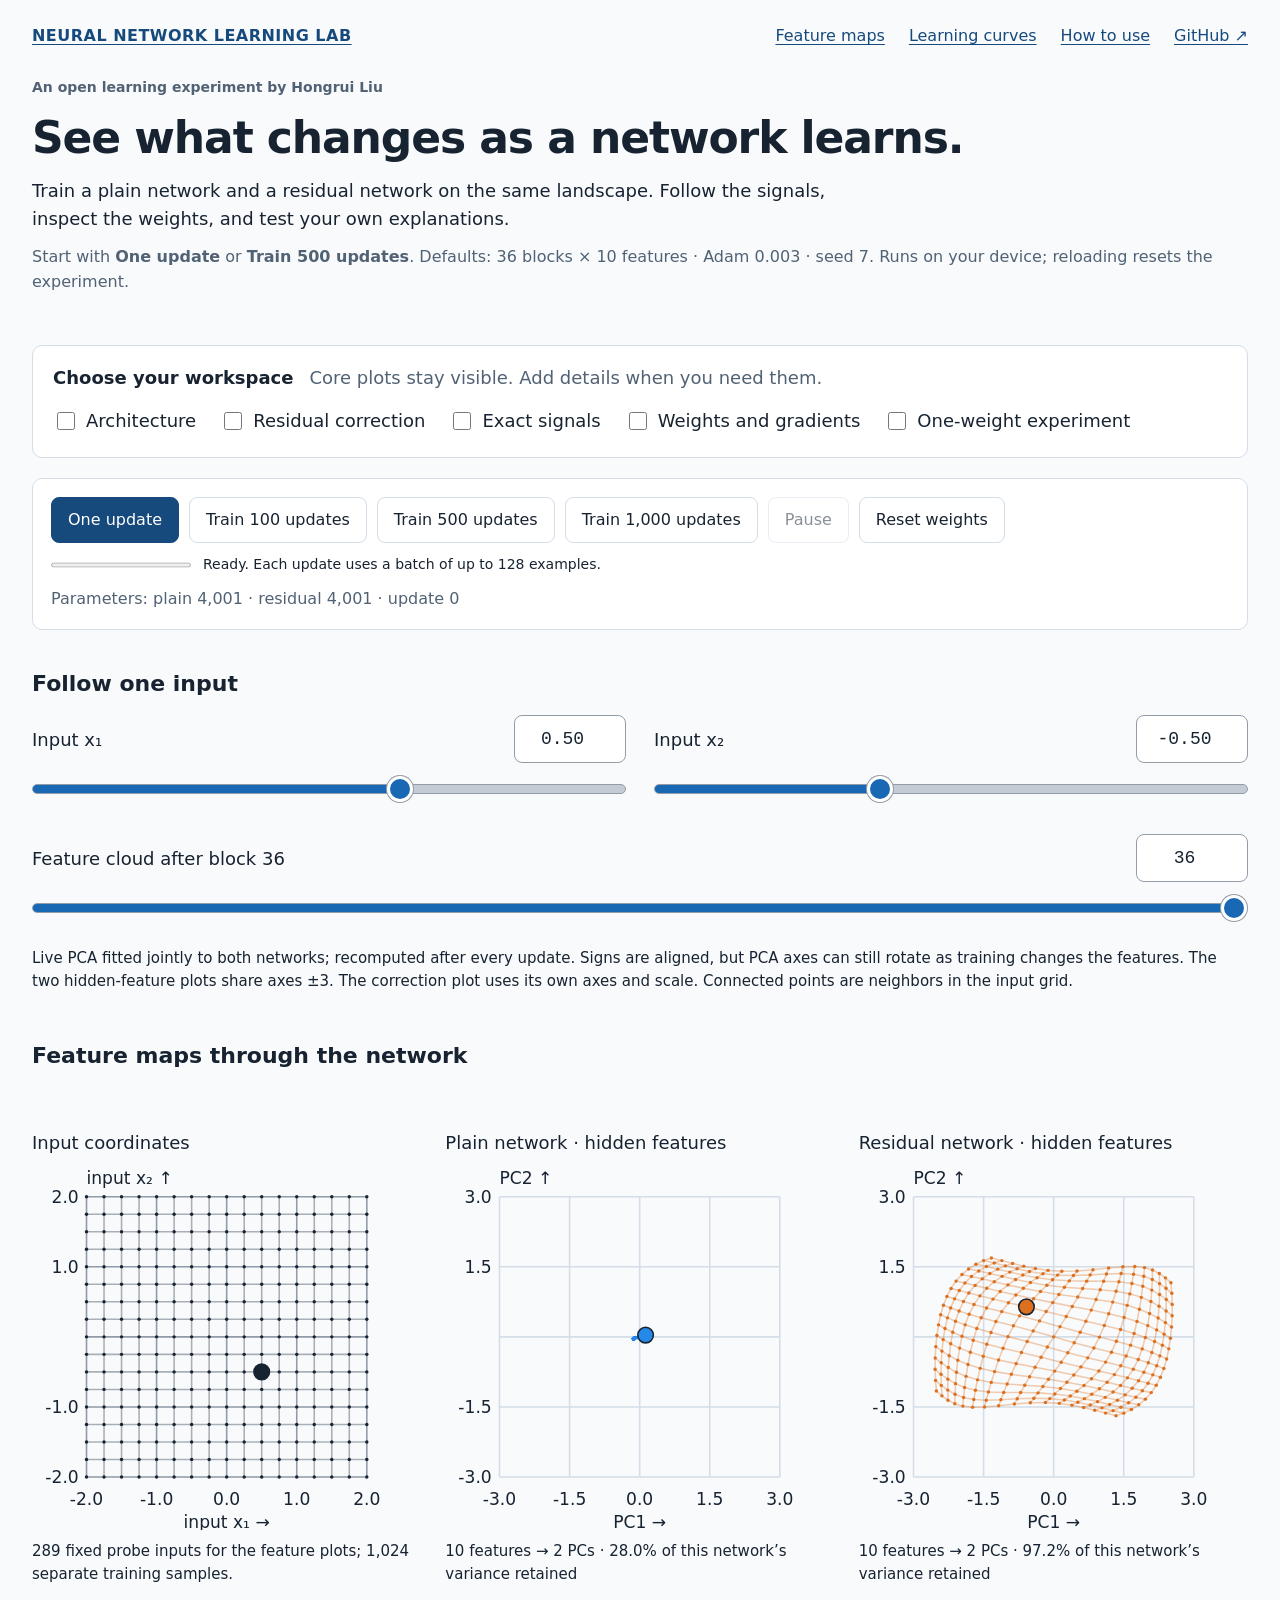
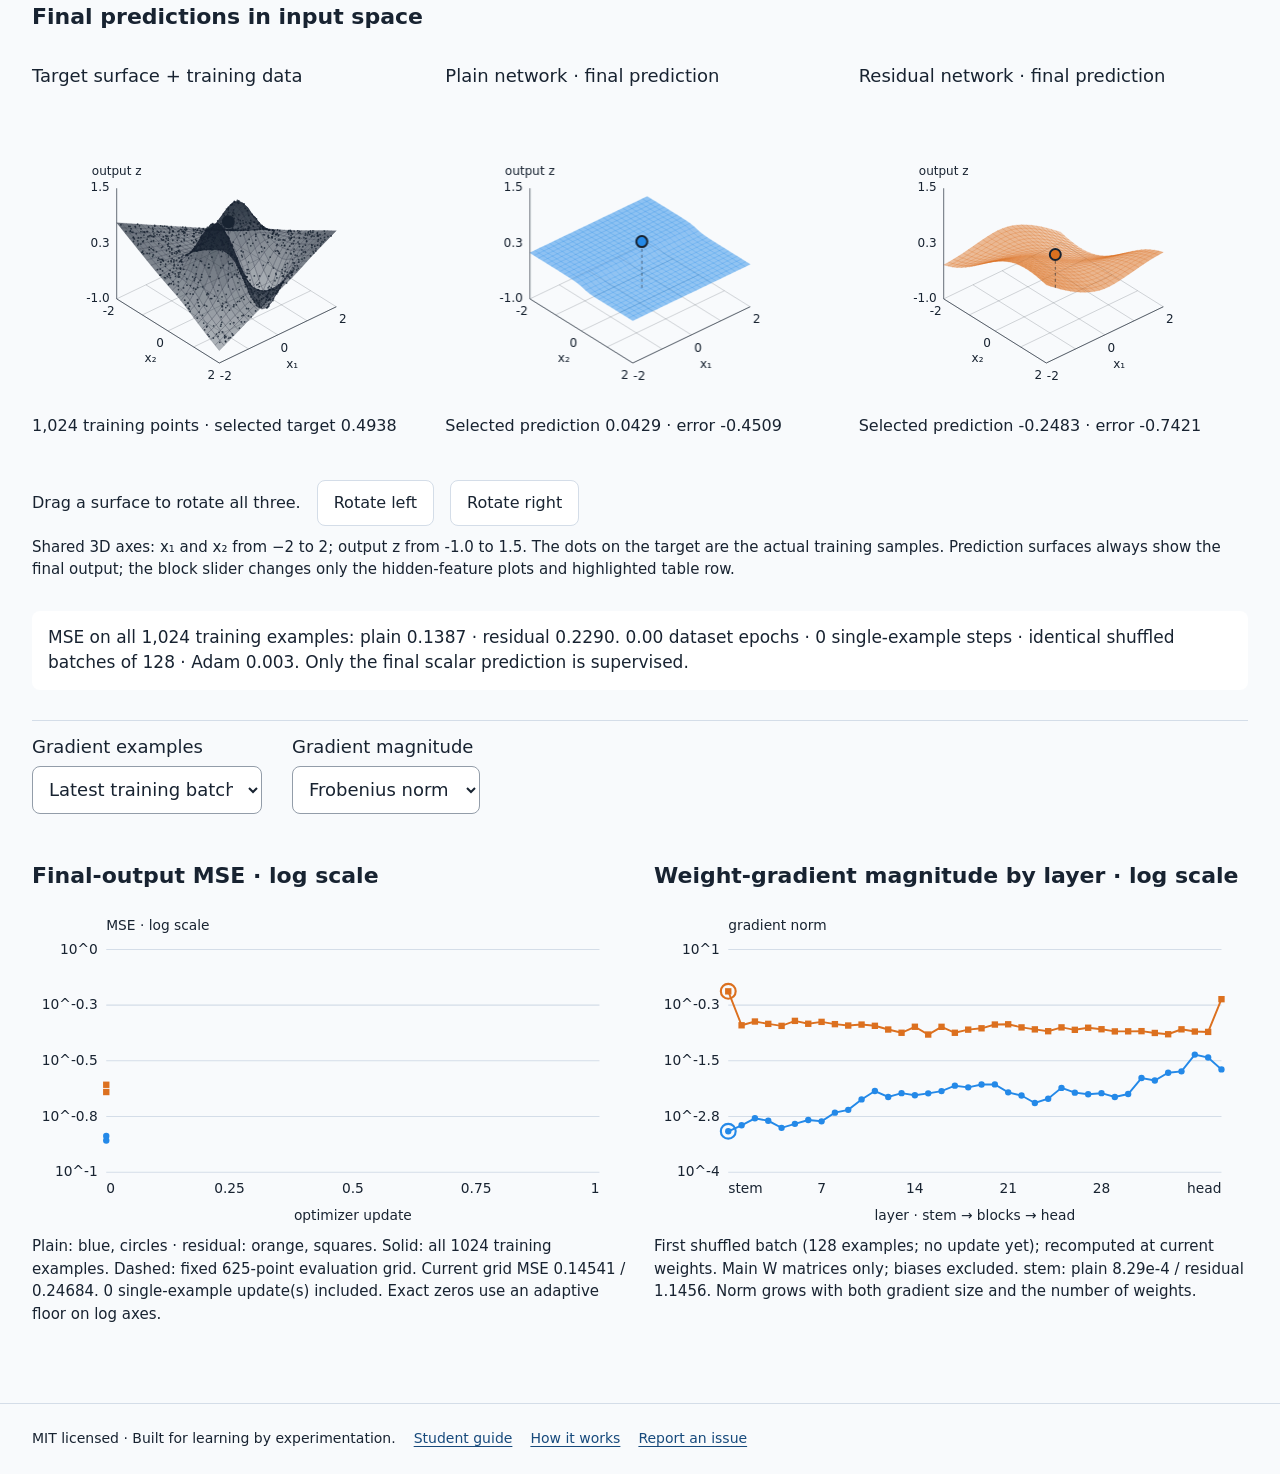
==== index.html @ a12a3e94 "Publish the interactive plain and residual network learning lab" ====
<!doctype html>
<!-- Generated by scripts/build.py. Edit src/, then rebuild. -->
<html lang="en"><head><meta charset="utf-8"><meta name="viewport" content="width=device-width,initial-scale=1">
<meta name="description" content="An interactive neural network learning lab: compare plain and residual networks, features, weights, gradients, and loss in your browser.">
<title>Explore · Neural Network Learning Lab</title><style>
#rs-lab{--font-size-base:18px;--rs-track:light-dark(#c5cbd2,#6a7480);--rs-control-bg:light-dark(#fff,#282c32);--rs-control-border:light-dark(#939da9,#a2acb8);--rs-slider-color:light-dark(#1968b4,#90caff);font-size:18px;line-height:1.5;max-width:1880px;margin:auto;padding:8px 4px;color:var(--foreground)}
#rs-lab *{box-sizing:border-box}
#rs-lab .rs-setup{display:flex;flex-wrap:wrap;align-items:flex-end;gap:18px 28px}
#rs-lab .rs-setup .form-label{display:grid;gap:6px;min-width:170px}
#rs-lab .rs-setup #rs-info{font-size:16px;flex:1;min-width:200px;align-self:center}
#rs-lab .form-control,#rs-lab .form-select{font-size:18px;min-height:48px;padding:10px 12px;border:1px solid var(--rs-control-border);background-color:var(--rs-control-bg);color:var(--foreground);border-radius:8px}
#rs-lab .btn{font-size:16px;min-height:44px;padding:10px 16px;white-space:normal}
#rs-lab .rs-actions{display:flex;flex-wrap:wrap;gap:10px;margin:18px 0 22px}
#rs-lab .rs-inputs{display:grid;grid-template-columns:1fr 1fr;gap:28px}
#rs-lab .rs-control-heading{display:flex;align-items:center;justify-content:space-between;gap:12px}
#rs-lab .rs-control .rs-number{width:112px;min-width:112px;font:500 18px/1.4 var(--font-mono,monospace);text-align:center}
#rs-lab .rs-layer-control{margin-top:16px}
#rs-lab .rs-architecture-controls{margin-top:22px}
#rs-lab .rs-actions #rs-info{align-self:center;font-size:16px}
#rs-lab .rs-width-grid{display:grid;grid-template-columns:repeat(auto-fit,minmax(220px,1fr));gap:12px 24px;margin:14px 0}
#rs-lab .rs-width-grid .rs-control-heading{font-size:16px}
#rs-lab .rs-width-grid .rs-number{width:80px;min-width:80px}
#rs-lab #rs-width-mixed{font-size:14px}
#rs-lab #rs-architecture{overflow-wrap:anywhere;font-family:var(--font-mono,monospace)}
#rs-lab .rs-feature-caption{font-size:15px;min-height:4.5em;margin:0 0 12px}
#rs-lab .rs-correction-details{font-size:15px;overflow-wrap:anywhere;font-variant-numeric:tabular-nums}
#rs-lab input[type=range]{appearance:none;-webkit-appearance:none;width:100%;height:44px;min-height:44px;margin:4px 0 0;background:transparent;cursor:pointer;accent-color:var(--rs-slider-color);padding:0;border:0;opacity:1}
#rs-lab input[type=range]::-webkit-slider-runnable-track{height:10px;border-radius:6px;border:1px solid var(--rs-control-border);background:linear-gradient(to right,var(--rs-slider-color) 0 var(--rs-fill,50%),var(--rs-track) var(--rs-fill,50%) 100%)}
#rs-lab input[type=range]::-webkit-slider-thumb{appearance:none;-webkit-appearance:none;width:26px;height:26px;margin-top:-9px;border-radius:50%;border:3px solid var(--rs-control-bg);background:var(--rs-slider-color);box-shadow:0 0 0 1px var(--rs-control-border)}
#rs-lab input[type=range]::-moz-range-track{height:10px;border-radius:6px;border:1px solid var(--rs-control-border);background:var(--rs-track)}
#rs-lab input[type=range]::-moz-range-progress{height:10px;border-radius:6px;background:var(--rs-slider-color)}
#rs-lab input[type=range]::-moz-range-thumb{width:22px;height:22px;border-radius:50%;border:3px solid var(--rs-control-bg);background:var(--rs-slider-color)}
#rs-lab input:focus-visible,#rs-lab select:focus-visible,#rs-lab button:focus-visible{outline:3px solid var(--rs-slider-color);outline-offset:3px}
#rs-lab .rs-plots{display:grid;grid-template-columns:repeat(4,minmax(0,1fr));gap:24px;margin:20px 0 6px}
#rs-lab .rs-plots section{min-width:0}
#rs-lab h3{font-size:18px;font-weight:500;line-height:1.45;margin:14px 0 8px}
#rs-lab .rs-feature-plot{width:100%;display:block;color:var(--foreground);margin-bottom:22px}
#rs-lab .rs-feature-plot text{font:11px var(--font-sans,system-ui);fill:var(--foreground)}
#rs-lab .rs-surface{display:block;width:100%;aspect-ratio:1.26;cursor:grab;touch-action:pan-y;background:var(--background);color:var(--viz-series-3)}
#rs-lab .rs-surface:active{cursor:grabbing}
#rs-lab #rs-plain-surface{color:var(--viz-series-1)}
#rs-lab #rs-res-surface{color:var(--viz-series-2)}
#rs-lab .rs-surface-summary{font-size:16px;font-variant-numeric:tabular-nums;min-height:3em;margin:8px 0}
#rs-lab .rs-camera-controls{display:flex;align-items:center;flex-wrap:wrap;gap:10px 16px;margin-top:10px;font-size:16px}
#rs-lab .rs-note{font-size:15px;line-height:1.5;margin:10px 0}
#rs-lab .rs-loss{font-size:17px;margin:20px 0;padding:14px 16px;background:var(--card);border-radius:8px}
#rs-lab .table{font-size:16px;width:100%;table-layout:fixed}
#rs-lab .table th,#rs-lab .table td{padding:13px 16px;line-height:1.55;text-align:left}
#rs-lab .table td:not(:first-child){font-family:var(--font-mono,monospace);font-variant-numeric:tabular-nums;overflow-wrap:anywhere}
#rs-lab .rs-selected-row{background:var(--card)}
#rs-lab .rs-inspector{margin-top:32px;border-top:1px solid var(--border);padding-top:12px}
#rs-lab .rs-inspect-controls{display:flex;flex-wrap:wrap;align-items:end;gap:12px 24px;margin-top:12px}
#rs-lab .rs-inspect-controls .form-label{display:grid;gap:6px;max-width:100%}
#rs-lab .rs-inspect-controls input{width:120px}
#rs-lab .rs-inspector .rs-inputs>.form-label{display:grid;align-content:start;gap:8px}
#rs-lab .rs-heatmaps{display:grid;grid-template-columns:repeat(4,minmax(0,1fr));gap:20px}
#rs-lab .rs-diagnostic-row{display:grid;grid-template-columns:repeat(2,minmax(0,1fr));gap:28px;margin-top:24px}
#rs-lab .rs-diagnostic-row section{min-width:0}
#rs-lab .rs-diagnostic-chart,#rs-lab .rs-heatmap{display:block;width:100%;color:var(--foreground)}
#rs-lab .rs-diagnostic-chart text,#rs-lab .rs-heatmap text{fill:var(--foreground);font:13px var(--font-sans,system-ui)}
#rs-lab .rs-heatmap rect[data-index]{cursor:pointer}
#rs-lab .rs-negative-key{color:var(--viz-series-4)}
#rs-lab .rs-positive-key{color:var(--viz-series-5)}
#rs-lab .rs-note{overflow-wrap:anywhere}
#rs-lab #rs-training-diagnostics{border-top:1px solid var(--border);padding-top:12px}
#rs-lab #rs-training-diagnostics .form-select{max-width:230px}
#rs-lab .rs-diagnostic-toolbar{grid-column:1/-1}
#rs-lab .rs-diagnostic-toolbar .form-label{display:flex;align-items:center;flex-wrap:wrap;gap:12px}
@media(max-width:1199px){#rs-lab .rs-heatmaps{grid-template-columns:repeat(2,minmax(0,1fr))}}
@media(max-width:650px){#rs-lab .rs-diagnostic-row,#rs-lab .rs-heatmaps{grid-template-columns:1fr}#rs-lab .rs-inspector .rs-inputs{grid-template-columns:1fr}}
@media(max-width:400px){#rs-lab .rs-heatmap text{font-size:15px}}
@media(min-width:900px){#rs-lab .rs-plots h3{min-height:2.9em;display:flex;align-items:flex-end}}
@media(min-width:900px) and (max-width:1299px){#rs-lab .rs-plots{grid-template-columns:repeat(2,minmax(0,1fr))}}
@media(max-width:899px){#rs-lab .rs-plots{grid-template-columns:1fr;gap:26px}#rs-lab .rs-feature-plot{max-width:520px;margin-left:auto;margin-right:auto}#rs-lab .rs-surface{max-width:650px;margin:auto}}
@media(max-width:540px){#rs-lab .rs-inputs{grid-template-columns:1fr;gap:14px}#rs-lab .rs-setup{gap:12px}#rs-lab .rs-setup .form-label{min-width:0;flex:1}#rs-lab .rs-setup #rs-info{flex-basis:100%}#rs-lab .rs-control .rs-number{width:96px;min-width:96px}#rs-lab .table{min-width:570px}#rs-lab .table-responsive{overflow-x:auto}#rs-lab .rs-control-heading{font-size:16px}}

:root{color-scheme:light dark;--font-sans:system-ui,-apple-system,BlinkMacSystemFont,"Segoe UI",sans-serif;--font-mono:ui-monospace,Consolas,monospace;--background:light-dark(#f8fafc,#10151d);--foreground:light-dark(#182331,#edf2fa);--card:light-dark(#fff,#182231);--border:light-dark(#d4dde8,#3a495c);--primary:light-dark(#174a7c,#bddbff);--primary-foreground:light-dark(#fff,#132239);--muted-foreground:light-dark(#516275,#bac8d9);--viz-series-1:light-dark(#2489e8,#68b4ff);--viz-series-2:light-dark(#dc701f,#ffa355);--viz-series-3:var(--foreground);--viz-series-4:light-dark(#7351b5,#b79bed);--viz-series-5:light-dark(#16866c,#55c8a6)}
*{box-sizing:border-box}html{scroll-behavior:smooth;scroll-padding-top:20px}body{margin:0;background:var(--background);color:var(--foreground);font:16px/1.55 var(--font-sans)}a{color:var(--primary);text-underline-offset:3px}button,input,select{font:inherit;color:inherit}button,a,input,select{touch-action:manipulation}button:focus-visible,a:focus-visible,input:focus-visible,select:focus-visible{outline:3px solid var(--primary);outline-offset:3px}button:disabled{opacity:.5;cursor:not-allowed}.btn{display:inline-flex;align-items:center;justify-content:center;min-height:44px;padding:9px 14px;border:1px solid var(--border);border-radius:8px;background:var(--card);cursor:pointer;text-decoration:none}.btn:hover:not(:disabled){border-color:var(--primary)}.btn-primary{background:var(--primary);color:var(--primary-foreground);border-color:var(--primary)}.form-control,.form-select{min-height:44px;padding:8px 10px;border:1px solid var(--border);border-radius:6px;background:var(--card);max-width:100%}input[type=checkbox]{width:18px;height:18px;accent-color:var(--primary);flex-shrink:0}h1,h2,h3{line-height:1.25}h1{font-size:clamp(28px,4vw,44px);letter-spacing:-.025em;margin:12px 0}h2{font-size:22px;margin:0 0 18px}p{margin:12px 0}main,.site-header,.site-footer{width:min(1600px,100%);margin:auto;padding:24px 32px}.site-header{padding-bottom:14px}.site-header nav{display:flex;flex-wrap:wrap;gap:12px 24px;align-items:center;margin-bottom:28px}.brand{font-weight:700;letter-spacing:.03em;margin-right:auto}.intro{max-width:850px;font-size:18px}.eyebrow{font-size:14px;font-weight:600;color:var(--muted-foreground)}.muted,.text-muted{color:var(--muted-foreground)}.site-footer{border-top:1px solid var(--border);font-size:14px;margin-top:24px;display:flex;gap:18px;flex-wrap:wrap}.table{border-collapse:collapse}.table td,.table th{border-bottom:1px solid var(--border)}.table-responsive{overflow-x:auto}.sr-only{position:absolute;width:1px;height:1px;padding:0;margin:-1px;overflow:hidden;clip:rect(0,0,0,0);white-space:nowrap;border:0}[hidden]{display:none!important}noscript{display:block;padding:24px}
/* Public workspace layout overrides the original embedded lab geometry. */
#rs-lab{max-width:none;margin:0;padding:0}#rs-lab .workspace-options{padding:18px 20px;background:var(--card);border:1px solid var(--border);border-radius:10px;margin-bottom:20px}.workspace-options strong{margin-right:16px}.workspace-options .muted{display:inline-block}.option-list{display:flex;flex-wrap:wrap;gap:10px 24px;margin-top:12px}.option-list label,.width-toggle{display:inline-flex;align-items:center;gap:8px;min-height:36px;cursor:pointer}#rs-lab .lab-panel{border:0;padding:20px 0;margin:0}#rs-lab .preset-row{display:flex;flex-wrap:wrap;gap:10px;align-items:center;margin-bottom:20px}#rs-lab .training-toolbar{padding:18px;background:var(--card);border:1px solid var(--border);border-radius:10px;gap:10px;margin:0 0 20px}#rs-lab .run-status{display:flex;flex-wrap:wrap;align-items:center;gap:12px;width:100%;font-size:14px;min-height:24px}#rs-progress{width:140px;height:10px;accent-color:var(--primary)}#rs-lab #rs-info{font-size:14px;color:var(--muted-foreground);width:100%}#rs-lab .rs-feature-grid,#rs-lab .rs-surface-grid{display:grid;grid-template-columns:repeat(3,minmax(0,1fr));gap:24px}#rs-lab.with-correction .rs-feature-grid{grid-template-columns:repeat(4,minmax(0,1fr))}#rs-lab .rs-surface-grid section{min-width:0}#rs-lab .rs-feature-grid h3{min-height:2.9em}#rs-lab .rs-feature-caption{min-height:0}#rs-lab .rs-feature-plot{margin-bottom:10px}#rs-lab .rs-diagnostic-toolbar{display:flex;flex-wrap:wrap;gap:16px 30px}#rs-lab #rs-training-diagnostics{margin-top:30px}#rs-lab .rs-diagnostic-toolbar .form-label{align-items:flex-start;flex-direction:column;gap:6px}#rs-lab .rs-diagnostic-toolbar .form-select{max-width:100%}#rs-lab .rs-surface{background:transparent}#rs-lab .rs-inputs{margin-bottom:10px}#rs-lab #rs-loss{margin:0 0 18px}.guide{max-width:900px}.guide h2{margin-top:36px}.guide h3{margin-top:26px}.guide li{margin:8px 0}.guide pre{padding:16px;background:var(--card);overflow-x:auto;border:1px solid var(--border);border-radius:8px}.guide code{font-family:var(--font-mono);font-size:.93em}.guide table{width:100%;border-collapse:collapse}.guide th,.guide td{text-align:left;vertical-align:top;border-bottom:1px solid var(--border);padding:10px}.guide blockquote{margin:24px 0;border-left:3px solid var(--primary);padding-left:18px}
@media(max-width:1100px){#rs-lab.with-correction .rs-feature-grid{grid-template-columns:repeat(2,minmax(0,1fr))}}
@media(max-width:800px){main,.site-header,.site-footer{padding:20px}#rs-lab .rs-feature-grid,#rs-lab .rs-surface-grid,#rs-lab.with-correction .rs-feature-grid{grid-template-columns:1fr}#rs-lab .rs-feature-grid h3{min-height:0}#rs-lab .rs-feature-caption{max-width:520px;margin:auto}#rs-lab .rs-diagnostic-row{grid-template-columns:1fr}#rs-lab .rs-feature-plot{max-width:520px;margin:auto}#rs-lab .rs-surface{max-width:600px;margin:auto}}
@media(max-width:420px){main,.site-header,.site-footer{padding:14px}#rs-lab .training-toolbar{padding:12px}#rs-lab .training-toolbar>.btn{flex:1 1 110px}#rs-lab .workspace-options{padding:12px}#rs-lab .rs-setup{flex-direction:column;align-items:stretch}#rs-lab .rs-heatmaps{grid-template-columns:1fr}.site-header nav{gap:12px 18px}.brand{width:100%}}
@media(prefers-reduced-motion:reduce){html{scroll-behavior:auto}}
@media(min-width:1100px){html{scroll-padding-top:190px}#rs-lab .training-toolbar{position:sticky;top:8px;z-index:10}}
</style></head>
<body><header class="site-header"><nav aria-label="Main navigation"><a class="brand" href="index.html">NEURAL NETWORK LEARNING LAB</a><a href="#rs-views-panel">Feature maps</a><a href="#rs-training-diagnostics">Learning curves</a><a href="guide.html" target="_blank" rel="noopener">How to use</a><a href="https://github.com/liuhon33/neural-network-learning-lab" target="_blank" rel="noopener">GitHub ↗</a></nav>
<div class="eyebrow">An open learning experiment by Hongrui Liu</div><h1>See what changes as a network learns.</h1><p class="intro">Train a plain network and a residual network on the same landscape. Follow the signals, inspect the weights, and test your own explanations.</p>
<p class="muted">Start with <strong>One update</strong> or <strong>Train 500 updates</strong>. Defaults: 36 blocks × 10 features · Adam 0.003 · seed 7. Runs on your device; reloading resets the experiment.</p></header>
<main><noscript>This lab needs JavaScript to train networks and draw the plots.</noscript><div id="rs-lab"><div class="workspace-options" aria-label="Choose optional panels">
<div><strong>Choose your workspace</strong><span class="muted">Core plots stay visible. Add details when you need them.</span></div>
<div class="option-list">
<label><input type="checkbox" id="show-architecture"> Architecture</label>
<label><input type="checkbox" id="show-correction"> Residual correction</label>
<label><input type="checkbox" id="show-values"> Exact signals</label>
<label><input type="checkbox" id="show-heatmaps"> Weights and gradients</label>
<label><input type="checkbox" id="show-slices"> One-weight experiment</label>
</div></div>

<section class="lab-panel" hidden="" id="rs-configuration-panel"><h2>Architecture and training data</h2>
<div class="preset-row"><span>Start a new comparison:</span><button class="btn" id="preset-deep" type="button">Deep · 36 × 10</button><button class="btn" id="preset-small" type="button">Small · 3 × 2</button><span class="muted">Presets reset both models.</span></div><div class="rs-setup">
<label class="form-label">Hidden blocks <select class="form-select" id="rs-depth"><option>3</option><option>12</option><option>24</option><option selected="">36</option></select></label>
<label class="form-label">Initialization seed <input class="form-control" id="rs-seed" max="999" min="1" type="number" value="7"/></label>
</div>
<div class="rs-inputs rs-architecture-controls">
<div class="rs-control"><div class="rs-control-heading"><label for="rs-width-all">Set all hidden widths <span id="rs-width-mixed"></span></label><input aria-label="All hidden widths numeric value" class="form-control rs-number" id="rs-width-all-number" max="32" min="1" type="number" value="10"/></div><input aria-label="Set all hidden widths" class="form-range" id="rs-width-all" max="32" min="1" type="range" value="10"/><button class="btn" id="rs-apply-width" type="button">Apply this width to all</button></div>
<div class="rs-control"><div class="rs-control-heading"><label for="rs-samples">Training examples</label><input aria-label="Training example count" class="form-control rs-number" id="rs-samples-number" max="4096" min="128" step="128" type="number" value="1024"/></div><input aria-label="Training examples" class="form-range" id="rs-samples" max="4096" min="128" step="128" type="range" value="1024"/></div>
</div>
<label class="width-toggle"><input type="checkbox" id="show-widths"> Adjust individual layer widths</label><section class="lab-panel" hidden="" id="rs-width-details"><h3>Individual widths: stem and each hidden block</h3><div class="rs-width-grid" id="rs-width-controls"></div></section>
<div class="rs-note" id="rs-architecture"></div>
<div class="rs-note" id="rs-shortcuts"></div>
<div class="rs-note">Changing widths, depth, sample count, or seed resets both networks. The input remains 2D and the final output remains one number.</div>
</section>
<div class="rs-actions training-toolbar"><button class="btn btn-primary" id="rs-step" type="button">One update</button><button class="btn" id="rs-run" type="button">Train 100 updates</button><button class="btn" id="rs-run-500" type="button">Train 500 updates</button><button class="btn" id="rs-run-1000" type="button">Train 1,000 updates</button><button class="btn" id="rs-pause" type="button" disabled>Pause</button>
<button class="btn" id="rs-init" type="button">Reset weights</button><div class="run-status"><progress id="rs-progress" max="1" value="0" aria-label="Requested training updates completed"></progress><span id="rs-run-status" role="status">Ready. Each update uses a batch of up to 128 examples.</span></div><span aria-live="polite" id="rs-info"></span></div>
<section class="lab-panel" id="rs-input-panel"><h2>Follow one input</h2>
<div class="rs-inputs">
<div class="rs-control"><div class="rs-control-heading"><label for="rs-x">Input x₁</label><input aria-label="Input x1 numeric value" class="form-control rs-number" id="rs-x-value" max="2" min="-2" step="0.05" type="number" value="0.50"/></div><input aria-label="Input x1 slider" class="form-range" id="rs-x" max="2" min="-2" step="0.05" type="range" value="0.5"/></div>
<div class="rs-control"><div class="rs-control-heading"><label for="rs-y">Input x₂</label><input aria-label="Input x2 numeric value" class="form-control rs-number" id="rs-y-value" max="2" min="-2" step="0.05" type="number" value="-0.50"/></div><input aria-label="Input x2 slider" class="form-range" id="rs-y" max="2" min="-2" step="0.05" type="range" value="-0.5"/></div>
</div>
<div class="rs-control rs-layer-control"><div class="rs-control-heading"><label for="rs-layer">Feature cloud after <span id="rs-layer-value"></span></label><input aria-label="Feature block number; zero is the stem" class="form-control rs-number" id="rs-layer-number" max="36" min="0" type="number" value="36"/></div><input class="form-range" id="rs-layer" max="36" min="0" type="range" value="36"/></div>
<div class="rs-note" id="rs-range"></div>
</section>
<section class="lab-panel" id="rs-views-panel"><h2>Feature maps through the network</h2>
<div class="rs-plots rs-feature-grid">
<section><h3>Input coordinates</h3><svg aria-label="Grid of input points; selected example highlighted" class="rs-feature-plot" id="rs-input" role="img"></svg><p class="rs-feature-caption" id="rs-input-caption"></p></section>
<section><h3>Plain network · hidden features</h3><svg aria-label="Hidden features of the input grid" class="rs-feature-plot" id="rs-plain" role="img"></svg><p class="rs-feature-caption" id="rs-plain-caption"></p></section>
<section><h3>Residual network · hidden features</h3><svg aria-label="Residual hidden features of the input grid" class="rs-feature-plot" id="rs-res" role="img"></svg><p class="rs-feature-caption" id="rs-res-caption"></p></section>
<section hidden="" id="rs-correction-panel"><h3 id="rs-correction-title">Selected block · added correction αF(h)</h3><svg aria-describedby="rs-correction-caption rs-correction-selected" aria-labelledby="rs-correction-title" class="rs-feature-plot" id="rs-correction" role="img"></svg><p class="rs-feature-caption" id="rs-correction-caption"></p><p class="rs-correction-details" id="rs-correction-selected"></p></section>
</div><h2>Final predictions in input space</h2><div class="rs-surface-grid" id="rs-predictions"><section><h3>Target surface + training data</h3><canvas aria-label="Target function with training points" class="rs-surface" id="rs-target-surface" role="img">Target function and training points in three dimensions.</canvas><p class="rs-surface-summary" id="rs-target-summary"></p></section><section><h3>Plain network · final prediction</h3><canvas aria-label="Plain network final scalar prediction over the original inputs x1 and x2" class="rs-surface" id="rs-plain-surface" role="img">Plain network final prediction in three dimensions.</canvas><p class="rs-surface-summary" id="rs-plain-summary"></p></section><section><h3>Residual network · final prediction</h3><canvas aria-label="Residual network final scalar prediction over the original inputs x1 and x2" class="rs-surface" id="rs-res-surface" role="img">Residual network final prediction in three dimensions.</canvas><p class="rs-surface-summary" id="rs-res-summary"></p></section></div>
<div class="rs-camera-controls"><span>Drag a surface to rotate all three.</span><button aria-label="Rotate all surfaces left" class="btn" id="rs-view-left" type="button">Rotate left</button><button aria-label="Rotate all surfaces right" class="btn" id="rs-view-right" type="button">Rotate right</button></div>
<p class="rs-note" id="rs-surface-range"></p>
</section>
<div aria-live="polite" class="rs-loss" id="rs-loss"></div>
<section class="lab-panel" hidden="" id="rs-values-panel"><h2>Exact signal values at the selected input</h2>
<div class="table-responsive"><table class="table"><thead><tr><th>Signal location</th><th>Plain: exact values</th><th>Residual: exact values</th></tr></thead><tbody id="rs-values"></tbody></table></div>
</section>
<section class="rs-inspector" hidden="" id="rs-inspector">
<section class="lab-panel" id="rs-parameter-panel"><h2>Parameter selection and gradient examples</h2>
<div class="rs-inputs">
<div class="rs-control"><div class="rs-control-heading"><label for="rs-inspect-layer">Inspect <span id="rs-inspect-layer-label">stem</span></label><input aria-label="Inspected parameter layer" class="form-control rs-number" id="rs-inspect-layer-number" max="37" min="0" type="number" value="0"/></div><input aria-label="Parameter layer: stem through output head" class="form-range" id="rs-inspect-layer" max="37" min="0" type="range" value="0"/></div>

</div>
<div class="rs-inspect-controls">
<label class="form-label">Parameter <select class="form-select" id="rs-tensor"><option value="w">Main weights W</option><option value="b">Bias b</option><option value="skip">Shortcut weights P</option></select></label>
<label class="form-label">Output row <input class="form-control" id="rs-weight-row" max="1" min="0" type="number" value="0"/></label>
<label class="form-label">Input column <input class="form-control" id="rs-weight-col" max="1" min="0" type="number" value="0"/></label>
</div>
<p class="rs-note" id="rs-gradient-context"></p>
</section>
<section class="lab-panel" hidden="" id="rs-heatmap-panel"><h2>Weight and gradient heatmaps</h2>
<div class="rs-heatmaps">
<section><h3>Plain · parameter values</h3><svg aria-label="Plain network parameter heatmap" class="rs-heatmap" id="rs-plain-weights" role="img"></svg></section>
<section><h3>Plain · gradients</h3><svg aria-label="Plain network signed gradient heatmap" class="rs-heatmap" id="rs-plain-gradients" role="img"></svg></section>
<section><h3>Residual · parameter values</h3><svg aria-label="Residual network parameter heatmap" class="rs-heatmap" id="rs-res-weights" role="img"></svg></section>
<section><h3>Residual · gradients</h3><svg aria-label="Residual network signed gradient heatmap" class="rs-heatmap" id="rs-res-gradients" role="img"></svg></section>
</div>
<p class="rs-note">Click a cell, or use the row and column fields (indices start at 0). <span class="rs-negative-key">■</span> Negative · neutral = zero · <span class="rs-positive-key">■</span> Positive. Each pair shares a color scale; weights and gradients have separate scales.</p>
<p aria-live="polite" class="rs-note" id="rs-heatmap-values"></p><p class="rs-note" id="rs-heatmap-hover">Point to a cell for its exact value.</p>
</section>
<section class="lab-panel" hidden="" id="rs-slice-panel"><h2>One-example loss versus the selected parameter</h2>
<p class="rs-note" id="rs-example-context"></p>
<div class="rs-inputs">
<div class="rs-control"><div class="rs-control-heading"><label for="rs-sweep-radius">Sweep radius <span id="rs-sweep-radius-value">0.50</span></label></div><input class="form-range" id="rs-sweep-radius" max="3" min="0.01" step="0.01" type="range" value="0.5"/></div>
<div class="rs-control"><div class="rs-control-heading"><label for="rs-preview-offset">Preview change Δw</label><input aria-label="Preview parameter change, without saving" class="form-control rs-number" id="rs-preview-number" max="0.5" min="-0.5" step="0.001" type="number" value="0"/></div><input aria-label="Preview a parameter change in both networks" class="form-range" id="rs-preview-offset" max="0.5" min="-0.5" step="0.001" type="range" value="0"/></div>
</div>
<div class="rs-diagnostic-row">
<section><h3>Plain · single-example loss</h3><svg aria-label="Plain single-example loss versus one parameter" class="rs-diagnostic-chart" id="rs-plain-slice" role="img"></svg><p class="rs-note" id="rs-plain-slice-summary"></p></section>
<section><h3>Residual · single-example loss</h3><svg aria-label="Residual single-example loss versus one parameter" class="rs-diagnostic-chart" id="rs-res-slice" role="img"></svg><p class="rs-note" id="rs-res-slice-summary"></p></section>
</div>
<p class="rs-note">Filled dot: current parameter · open diamond: preview · dashed tangent: current single-example gradient. Only the chosen parameter varies along each curve. Previewing leaves both models unchanged.</p>
<div class="rs-actions"><button class="btn btn-primary" id="rs-example-step" type="button">Train both networks once on this example</button></div>
<p class="rs-note">Uses the input x₁ and x₂ controls above and the target function’s label. Updates all trainable parameters with Adam 0.003 and its existing optimizer state, then redraws the curves. The example is not appended to the training set.</p>
<p aria-live="polite" class="rs-note" id="rs-example-result"></p>
</section>
</section>
<div class="rs-diagnostic-row" id="rs-training-diagnostics">
<div class="rs-diagnostic-toolbar"><label class="form-label">Gradient examples <select class="form-select" id="rs-gradient-source"><option value="batch">Latest training batch</option><option value="full">Full training set</option><option value="single">Selected single example</option></select></label><label class="form-label">Gradient magnitude <select class="form-select" id="rs-gradient-measure"><option value="norm">Frobenius norm</option><option value="rms">RMS per weight</option></select></label></div>
<section class="lab-panel" id="rs-loss-panel"><h2>Final-output MSE · log scale</h2><svg aria-label="Training and fixed-grid MSE over optimizer updates" class="rs-diagnostic-chart" id="rs-loss-chart" role="img"></svg><p class="rs-note" id="rs-history-summary"></p></section>
<section class="lab-panel" id="rs-norm-panel"><h2>Weight-gradient magnitude by layer · log scale</h2><svg aria-label="Gradient norm or RMS across all layers" class="rs-diagnostic-chart" id="rs-gradient-chart" role="img"></svg><p class="rs-note" id="rs-norm-summary"></p></section>
</div>
</div>
</main>
<footer class="site-footer"><span>MIT licensed · Built for learning by experimentation.</span><a href="guide.html" target="_blank" rel="noopener">Student guide</a><a href="https://github.com/liuhon33/neural-network-learning-lab/blob/main/docs/architecture.md" target="_blank" rel="noopener">How it works</a><a href="https://github.com/liuhon33/neural-network-learning-lab/issues" target="_blank" rel="noopener">Report an issue</a></footer>
<script>
(()=>{
const root=document.getElementById('rs-lab'),$=s=>root.querySelector(s),NS='http://www.w3.org/2000/svg';
// Numerical model and PCA, embedded in the standalone lab.
function rng(seed){let a=seed|0;return()=>{a|=0;a=a+0x6D2B79F5|0;let t=Math.imul(a^a>>>15,1|a);t=t+Math.imul(t^t>>>7,61|t)^t;return((t^t>>>14)>>>0)/4294967296}}
function gaussian(r){return Math.sqrt(-2*Math.log(Math.max(1e-12,r())))*Math.cos(2*Math.PI*r())}
function target(x,y){return 1.3*Math.exp(-2.3*((x+.8)**2+(y-.5)**2))+.9*Math.exp(-3*((x-.9)**2+(y+.6)**2))-1.05*Math.exp(-2.8*((x-.45)**2+(y-.9)**2))+.18*x*y}
function trainingPoints(count){const r=rng(1234);return Array.from({length:count},()=>{const x=r()*4-2,y=r()*4-2;return[x,y,target(x,y)]})}
class Net{
 constructor(widths,res,seed,width=16){
  this.widths=Array.isArray(widths)?widths.slice():Array(widths+1).fill(width);
  if(this.widths.length<2||this.widths.some(w=>!Number.isInteger(w)||w<1))throw Error('Invalid hidden widths');
  this.depth=this.widths.length-1;this.res=res;this.alpha=1/Math.sqrt(this.depth);this.t=0;this.layers=[];
  const r=rng(seed),dims=[2,...this.widths,1];
  for(let l=0;l<dims.length-1;l++){
   const ni=dims[l],no=dims[l+1],z={ni,no,w:Float64Array.from({length:ni*no},()=>gaussian(r)*Math.sqrt(2/(ni+no))),b:new Float64Array(no)};
   // A width change uses a trainable, bias-free rectangular identity shortcut.
   // No extra random draws: corresponding main-branch weights remain identical.
   if(res&&l>0&&l<=this.depth&&ni!==no){z.skip=new Float64Array(ni*no);for(let i=0;i<Math.min(ni,no);i++)z.skip[i*ni+i]=1}
   for(const key of this.keys(z)){z['m'+key]=new Float64Array(z[key].length);z['v'+key]=new Float64Array(z[key].length)}
   this.layers.push(z);
  }
 }
 keys(z){return z.skip?['w','b','skip']:['w','b']}
 parameterCount(){return this.layers.reduce((s,z)=>s+this.keys(z).reduce((q,k)=>q+z[k].length,0),0)}
 forward(x,y,stopAt=this.depth){
  let h=[x,y];const hs=[h],acts=[];
  for(let l=0;l<=stopAt;l++){
   const z=this.layers[l],a=new Float64Array(z.no),out=new Float64Array(z.no);
   for(let j=0;j<z.no;j++){
    let s=z.b[j];for(let i=0;i<z.ni;i++)s+=z.w[j*z.ni+i]*h[i];a[j]=Math.tanh(s);
    if(this.res&&l>0){let bypass=z.skip?0:h[j];if(z.skip)for(let i=0;i<z.ni;i++)bypass+=z.skip[j*z.ni+i]*h[i];out[j]=bypass+this.alpha*a[j]}else out[j]=a[j];
   }
   acts.push(a);h=out;hs.push(h);
  }
  let pred;if(stopAt===this.depth){const z=this.layers.at(-1);pred=z.b[0];for(let i=0;i<z.ni;i++)pred+=z.w[i]*h[i]}
  return{pred,hs,acts};
 }
 gradients(batch){
  const grads=this.layers.map(z=>Object.fromEntries(this.keys(z).map(k=>[k,new Float64Array(z[k].length)])));let loss=0;
  for(const[x,y,t]of batch){
   const c=this.forward(x,y),error=c.pred-t,d=2*error/batch.length,head=this.layers.at(-1),last=grads.at(-1),h=c.hs.at(-1);loss+=error*error;last.b[0]+=d;
   let dh=new Float64Array(head.ni);for(let i=0;i<head.ni;i++){last.w[i]+=d*h[i];dh[i]=head.w[i]*d}
   for(let l=this.depth;l>=0;l--){
    const z=this.layers[l],g=grads[l],a=c.acts[l],prev=c.hs[l],back=new Float64Array(z.ni),residual=this.res&&l>0;
    for(let j=0;j<z.no;j++){
     const dz=dh[j]*(1-a[j]*a[j])*(residual?this.alpha:1);g.b[j]+=dz;
     for(let i=0;i<z.ni;i++){
      g.w[j*z.ni+i]+=dz*prev[i];back[i]+=z.w[j*z.ni+i]*dz;
      if(z.skip){g.skip[j*z.ni+i]+=dh[j]*prev[i];back[i]+=z.skip[j*z.ni+i]*dh[j]}
     }
     if(residual&&!z.skip)back[j]+=dh[j];
    }
    dh=back;
   }
  }
  return{grads,loss:loss/batch.length};
 }
 mse(points){let sum=0;for(const[x,y,t]of points){const e=this.forward(x,y).pred-t;sum+=e*e}return sum/points.length}
 // A coordinate slice is a read-only experiment: restore the parameter even if
 // evaluation fails. Optimizer moments and the update counter are untouched.
 weightSlice(point,layer,key,index,values){
  const z=this.layers[layer],p=z?.[key];
  if(!z||!this.keys(z).includes(key)||!p||!Number.isInteger(index)||index<0||index>=p.length||!values.every(Number.isFinite))throw Error('Invalid parameter slice');
  const original=p[index];
  try{return values.map(value=>{p[index]=value;const prediction=this.forward(point[0],point[1]).pred;return{value,prediction,loss:(prediction-point[2])**2}})}finally{p[index]=original}
 }
 update(batch,lr,opt){
  const g=this.gradients(batch);this.t++;
  this.norms=g.grads.map(q=>Math.sqrt(Object.values(q).reduce((s,v)=>s+v.reduce((a,b)=>a+b*b,0),0)));
  for(let l=0;l<this.layers.length;l++)for(const key of this.keys(this.layers[l])){
   const z=this.layers[l],p=z[key],m=z['m'+key],v=z['v'+key],d=g.grads[l][key];
   for(let i=0;i<p.length;i++)if(opt==='Adam'){m[i]=.9*m[i]+.1*d[i];v[i]=.999*v[i]+.001*d[i]*d[i];p[i]-=lr*(m[i]/(1-.9**this.t))/(Math.sqrt(v[i]/(1-.999**this.t))+1e-8)}else p[i]-=lr*d[i];
  }
 }
}
// Cyclic Jacobi eigensolver for symmetric covariance matrices, up to 32 x 32.
function symmetricEigen(matrix){
 const n=matrix.length,a=matrix.map(r=>Float64Array.from(r)),v=Array.from({length:n},(_,i)=>Float64Array.from({length:n},(_,j)=>Number(i===j)));
 const magnitude=Math.max(1e-30,...a.map((r,i)=>Math.abs(r[i]))),tolerance=magnitude*1e-13;
 for(let sweep=0;sweep<60;sweep++){
  let largest=0;
  for(let p=0;p<n-1;p++)for(let q=p+1;q<n;q++){
   const apq=a[p][q];largest=Math.max(largest,Math.abs(apq));if(Math.abs(apq)<=tolerance)continue;
   const tau=(a[q][q]-a[p][p])/(2*apq),t=(tau>=0?1:-1)/(Math.abs(tau)+Math.hypot(1,tau)),c=1/Math.hypot(1,t),s=t*c;
   a[p][p]-=t*apq;a[q][q]+=t*apq;a[p][q]=a[q][p]=0;
   for(let k=0;k<n;k++){
    if(k!==p&&k!==q){const kp=a[k][p],kq=a[k][q];a[k][p]=a[p][k]=c*kp-s*kq;a[k][q]=a[q][k]=s*kp+c*kq}
    const vp=v[k][p],vq=v[k][q];v[k][p]=c*vp-s*vq;v[k][q]=s*vp+c*vq;
   }
  }
  if(largest<=tolerance)break;
 }
 const order=Array.from({length:n},(_,i)=>i).sort((i,j)=>a[j][j]-a[i][i]);
 return{values:order.map(i=>Math.max(0,a[i][i])),vectors:order.map(i=>Float64Array.from(v,r=>r[i]))};
}
function fitPCA(rows,previous=null){
 const dim=rows[0].length,mean=new Float64Array(dim),cov=Array.from({length:dim},()=>new Float64Array(dim));
 for(const r of rows)for(let i=0;i<dim;i++)mean[i]+=r[i]/rows.length;
 for(const r of rows)for(let i=0;i<dim;i++)for(let j=0;j<=i;j++)cov[i][j]+=(r[i]-mean[i])*(r[j]-mean[j])/rows.length;
 for(let i=0;i<dim;i++)for(let j=0;j<i;j++)cov[j][i]=cov[i][j];
 const eig=symmetricEigen(cov),axes=eig.vectors.slice(0,2);
 for(let k=0;k<axes.length;k++){
  const axis=axes[k],old=previous?.axes[k];let sign;
  if(old?.length===dim)sign=axis.reduce((s,x,i)=>s+x*old[i],0);
  else{let largest=0;for(let i=1;i<dim;i++)if(Math.abs(axis[i])>Math.abs(axis[largest]))largest=i;sign=axis[largest]}
  if(sign<0)for(let i=0;i<dim;i++)axis[i]*=-1;
 }
 const total=eig.values.reduce((a,b)=>a+b,0);
 return{mean,axes,eigenvalues:eig.values,covariance:cov,retained:total>1e-24?(eig.values[0]+(eig.values[1]||0))/total:null};
}
function projectPCA(row,pca){return[0,1].map(k=>pca.axes[k]?pca.axes[k].reduce((s,a,i)=>s+a*(row[i]-pca.mean[i]),0):0)}
function retainedVariance(rows,pca){
 const n=rows.length,d=rows[0].length,mean=new Float64Array(d);for(const r of rows)for(let i=0;i<d;i++)mean[i]+=r[i]/n;
 let total=0,kept=0;for(const r of rows){const centered=r.map((x,i)=>x-mean[i]);total+=centered.reduce((s,x)=>s+x*x,0);for(const a of pca.axes){const dot=a.reduce((s,x,i)=>s+x*centered[i],0);kept+=dot*dot}}
 return total>1e-24?Math.max(0,Math.min(1,kept/total)):null;
}
if(typeof module!=='undefined'&&module.exports)module.exports={Net,rng,target,trainingPoints,symmetricEigen,fitPCA,projectPCA,retainedVariance};


const make=(tag,attrs,text)=>{const e=document.createElementNS(NS,tag);for(const[k,v]of Object.entries(attrs))e.setAttribute(k,v);if(text!==undefined)e.textContent=text;return e};
let nets,points,step=0,running=false,surfaceCache=null,featureCache=null,mseCache=null;
let widths=Array(37).fill(10),order=[],batchCursor=0,samplesSeen=0,batchRng,trainTimer=null;
const pcaPrevious=new Map(),correctionPcaPrevious=new Map(),batchSize=128;
const camera={yaw:-.72,pitch:.58},surfaceSize=25;
const surfaceGrid=Array.from({length:surfaceSize*surfaceSize},(_,k)=>[-2+4*(k%surfaceSize)/(surfaceSize-1),-2+4*Math.floor(k/surfaceSize)/(surfaceSize-1)]);
const gridSide=17,grid=[];for(let j=0;j<gridSide;j++)for(let i=0;i<gridSide;i++)grid.push([-2+4*i/(gridSide-1),-2+4*j/(gridSide-1)]);
let runStart=0,runGoal=0;
function updateTrainingUI(){
 for(const id of ['rs-run','rs-run-500','rs-run-1000','rs-step'])$('#'+id).disabled=running;
 $('#rs-pause').disabled=!running;
 for(const control of $('#rs-configuration-panel').querySelectorAll('input,select,button'))control.disabled=running;
 $('#rs-progress').max=Math.max(1,runGoal);$('#rs-progress').value=Math.max(0,step-runStart);
 if(running)$('#rs-run-status').textContent=(step-runStart).toLocaleString()+' / '+runGoal.toLocaleString()+' additional updates · total '+step.toLocaleString()+'. Pause keeps your progress.';
}
function stop(message){running=false;clearTimeout(trainTimer);trainTimer=null;if(message)$('#rs-run-status').textContent=message;updateTrainingUI()}
function shuffle(){for(let i=order.length-1;i>0;i--){const j=Math.floor(batchRng()*(i+1));[order[i],order[j]]=[order[j],order[i]]}}
function buildWidthControls(){
 const box=$('#rs-width-controls');box.replaceChildren();
 widths.forEach((w,i)=>{
  const div=document.createElement('div');div.className='rs-control';
  div.innerHTML='<div class="rs-control-heading"><label for="rs-width-'+i+'">'+(i===0?'Stem':'Block '+i)+'</label><input id="rs-width-number-'+i+'" class="form-control rs-number" type="number" min="1" max="32" value="'+w+'" aria-label="'+(i===0?'Stem':'Block '+i)+' width numeric value"></div><input id="rs-width-'+i+'" class="form-range" type="range" min="1" max="32" value="'+w+'" aria-label="'+(i===0?'Stem':'Block '+i)+' width">';
  box.append(div);
  $('#rs-width-'+i).oninput=()=>{widths[i]=Number($('#rs-width-'+i).value);$('#rs-width-number-'+i).value=widths[i];init()};
  $('#rs-width-number-'+i).onchange=()=>{const el=$('#rs-width-number-'+i);widths[i]=Math.max(1,Math.min(32,Math.round(Number(el.value)||1)));el.value=widths[i];$('#rs-width-'+i).value=widths[i];init()};
 });
}
function init(){
 stop();runStart=0;runGoal=0;$('#rs-run-status').textContent='Ready. Each update uses a batch of up to 128 examples.';const depth=widths.length-1,seed=Math.max(1,Math.min(999,Math.round(Number($('#rs-seed').value)||7)));$('#rs-seed').value=seed;
 nets=[new Net(widths,false,seed),new Net(widths,true,seed)];points=trainingPoints(Number($('#rs-samples').value));
 step=0;samplesSeen=0;batchCursor=0;order=points.map((_,i)=>i);batchRng=rng(seed^0x2a7f19);shuffle();
 surfaceCache=featureCache=mseCache=null;pcaPrevious.clear();correctionPcaPrevious.clear();$('#rs-layer').max=depth;$('#rs-layer-number').max=depth;$('#rs-layer').value=Math.min(Number($('#rs-layer').value),depth);
 const same=widths.every(w=>w===widths[0]);$('#rs-width-mixed').textContent=same?'':'(mixed widths)';
 if(same){$('#rs-width-all').value=widths[0];$('#rs-width-all-number').value=widths[0]}
 $('#rs-architecture').textContent='Input 2 → stem '+widths[0]+widths.slice(1).map((w,i)=>' → block '+(i+1)+' ['+w+']').join('')+' → output 1';
 const projections=nets[1].layers.filter(z=>z.skip),extra=projections.reduce((s,z)=>s+z.skip.length,0);
 $('#rs-shortcuts').textContent=extra?projections.length+' width-changing shortcut(s): learned linear maps, '+extra+' extra residual parameters. Equal-width shortcuts remain identities. Shrinking a layer creates a bottleneck.':'All residual shortcuts are identities; both networks have the same parameter count.';
 $('#rs-target-surface').setAttribute('aria-label','Target function with '+points.length+' training samples');inspectorReset();updateTrainingUI();draw();
}
function featureData(layer){
 if(featureCache?.owner===nets&&featureCache.step===step&&featureCache.layer===layer)return featureCache;
 const forwards=nets.map(n=>grid.map(p=>n.forward(...p,layer))),raw=forwards.map(rows=>rows.map(c=>Array.from(c.hs[layer+1]))),dim=widths[layer];
 const pca=dim>2?fitPCA(raw.flat(),pcaPrevious.get(layer)):null;if(pca)pcaPrevious.set(layer,pca);
 const project=pca?h=>projectPCA(h,pca):h=>[h[0],h[1]||0];
 let correction=null;
 if(layer>0){
  // Use the actual branch activation, including the residual scale. A width-changing
  // block adds this vector to P h, so output minus the unprojected input is invalid.
  const raw=forwards[1].map(c=>Array.from(c.acts[layer],v=>nets[1].alpha*v));
  const pca=dim>2?fitPCA(raw,correctionPcaPrevious.get(layer)):null;if(pca)correctionPcaPrevious.set(layer,pca);
  const project=pca?h=>projectPCA(h,pca):h=>[h[0],h[1]||0];
  correction={raw,dim,pca,project,cloud:raw.map(project),zero:project(new Float64Array(dim)),retained:pca?pca.retained:1};
 }
 featureCache={owner:nets,step,layer,raw,dim,pca,project,correction,clouds:raw.map(rows=>rows.map(project)),retained:pca?raw.map(rows=>retainedVariance(rows,pca)):[1,1]};return featureCache;
}
function plot(svg,values,selected,extent,color,labels,reference=null){svg.setAttribute('viewBox','0 0 250 235');svg.replaceChildren();const X=v=>125+v/extent*90,Y=v=>111-v/extent*90,precision=extent<.2?3:extent<2?2:1;for(let k=-2;k<=2;k++){let v=k*extent/2;const tick=precision>1?String(Number(v.toFixed(precision))):v.toFixed(1);svg.append(make('path',{d:'M35,'+Y(v)+'H215 M'+X(v)+',21V201',stroke:'var(--border)','stroke-width':1,fill:'none'}));svg.append(make('text',{x:X(v),y:219,'text-anchor':'middle',class:'text-small'},tick));if(k!==0)svg.append(make('text',{x:precision>1?34:30,y:Y(v)+4,'text-anchor':'end',class:'text-small'},tick))}
for(let j=0;j<gridSide;j++){let d='';for(let i=0;i<gridSide;i++){const p=values[j*gridSide+i];d+=(i?'L':'M')+X(p[0])+','+Y(p[1])}svg.append(make('path',{d,stroke:color,opacity:.35,fill:'none','stroke-width':1}))}
for(let i=0;i<gridSide;i++){let d='';for(let j=0;j<gridSide;j++){const p=values[j*gridSide+i];d+=(j?'L':'M')+X(p[0])+','+Y(p[1])}svg.append(make('path',{d,stroke:color,opacity:.35,fill:'none','stroke-width':1}))}
values.forEach(p=>svg.append(make('circle',{cx:X(p[0]),cy:Y(p[1]),r:1.1,fill:color})));if(reference){const x=X(reference[0]),y=Y(reference[1]);svg.append(make('path',{d:'M'+(x-4)+','+y+'h8 M'+x+','+(y-4)+'v8',stroke:'var(--foreground)','stroke-width':1.5,fill:'none','data-reference':'zero correction'}))}svg.append(make('circle',{cx:X(selected[0]),cy:Y(selected[1]),r:5,fill:color,stroke:'var(--foreground)','stroke-width':1}));svg.append(make('text',{x:125,y:234,'text-anchor':'middle',class:'text-small'},labels[0]+' →'));svg.append(make('text',{x:35,y:13,class:'text-small'},labels[1]+' ↑'))}
function drawCorrection(view,selected,layer){
 const svg=$('#rs-correction'),caption=$('#rs-correction-caption'),detail=$('#rs-correction-selected');
 svg.dataset.update=step;svg.dataset.block=layer;
 if(!view){
  $('#rs-correction-title').textContent='Stem · no residual branch';svg.setAttribute('viewBox','0 0 250 235');svg.replaceChildren();
  svg.append(make('text',{x:125,y:108,'text-anchor':'middle'},'No residual branch'),make('text',{x:125,y:128,'text-anchor':'middle'},'Select block 1–'+nets[1].depth));
  caption.textContent='The stem transforms the input directly. Added corrections begin at block 1.';detail.textContent='';delete svg.dataset.extent;delete svg.dataset.selectedNorm;return;
 }
 const raw=Array.from(selected.acts[layer],v=>nets[1].alpha*v),marker=view.project(raw);
 const largest=Math.max(...view.cloud.flat().map(Math.abs),...marker.map(Math.abs),...view.zero.map(Math.abs));
 const extent=Math.max(.1,Math.ceil(largest*1.1*20)/20),norm=Math.hypot(...raw);
 $('#rs-correction-title').textContent='Block '+layer+' · added correction αF(h)';
 plot(svg,view.cloud,marker,extent,'var(--viz-series-4)',view.pca?['residual PC1','residual PC2']:['correction 1',view.dim===1?'zero (width 1)':'correction 2'],view.zero);
 svg.dataset.extent=extent;svg.dataset.selectedNorm=norm;
 caption.textContent=(view.pca?view.dim+' correction features → 2 PCs · '+(view.retained===null?'no centered variance':(view.retained*100).toFixed(1)+'% variance retained')+'. Own centered PCA, refitted after every update; its axes differ from the hidden plots. ':view.dim+' correction feature'+(view.dim===1?' (shown on a line).':'s, shown directly.')+' ')+ 'Own scale ±'+extent.toFixed(2)+'. Cross = zero correction. Same probe inputs and grid connections.';
 detail.textContent='Selected αF(h) = ['+raw.map(v=>v.toFixed(4)).join(', ')+']. Full-vector length '+norm.toFixed(4)+' · α = '+nets[1].alpha.toFixed(4)+'.';
}
function surfaceData(){
 if(surfaceCache&&surfaceCache.owner===nets&&surfaceCache.step===step)return surfaceCache;
 const values=[surfaceGrid.map(([x,y])=>target(x,y)),...nets.map(n=>surfaceGrid.map(([x,y])=>n.forward(x,y).pred))];
 const all=[...values.flat(),...points.map(p=>p[2])],low=Math.floor((Math.min(0,...all)-.05)*2)/2,high=Math.ceil((Math.max(0,...all)+.05)*2)/2;
 surfaceCache={owner:nets,step,values,low,high};return surfaceCache;
}
function paintSurface(canvas,values,data,selected,samples){
 const w=canvas.clientWidth,h=canvas.clientHeight;if(w<1||h<1)return;
 const dpr=Math.min(devicePixelRatio||1,2),pw=Math.round(w*dpr),ph=Math.round(h*dpr);
 if(canvas.width!==pw||canvas.height!==ph){canvas.width=pw;canvas.height=ph}
 const ctx=canvas.getContext('2d');ctx.setTransform(dpr,0,0,dpr,0,0);ctx.clearRect(0,0,w,h);
 const style=getComputedStyle(canvas),ink=getComputedStyle(root).color,base=style.color,background=style.backgroundColor,span=data.high-data.low;
 const ca=Math.cos(camera.yaw),sa=Math.sin(camera.yaw),cp=Math.cos(camera.pitch),sp=Math.sin(camera.pitch);
 const raw=([x,y,z])=>{const a=x/2,b=y/2,c=(z-data.low)/span*1.7-.85,depth=a*sa+b*ca;return[a*ca-b*sa,depth*sp-c*cp,depth*cp+c*sp]};
 const corners=[];for(const x of [-2,2])for(const y of [-2,2])for(const z of [data.low,data.high])corners.push(raw([x,y,z]));
 const xs=corners.map(p=>p[0]),ys=corners.map(p=>p[1]),xmin=Math.min(...xs),xmax=Math.max(...xs),ymin=Math.min(...ys),ymax=Math.max(...ys);
 const scale=Math.min((w-92)/(xmax-xmin),(h-78)/(ymax-ymin)),ox=w/2-(xmin+xmax)*scale/2,oy=h/2-(ymin+ymax)*scale/2-4;
 const project=p=>{const q=raw(p);return[ox+scale*q[0],oy+scale*q[1],q[2]]};
 const path=coords=>{ctx.beginPath();coords.forEach((p,i)=>i?ctx.lineTo(p[0],p[1]):ctx.moveTo(p[0],p[1]))};
 const line=(a,b,alpha=1)=>{ctx.globalAlpha=alpha;ctx.strokeStyle=ink;ctx.lineWidth=1;path([project(a),project(b)]);ctx.stroke();ctx.globalAlpha=1};
 const text=(value,x,y,align='center')=>{ctx.globalAlpha=1;ctx.fillStyle=ink;ctx.font='12px system-ui, sans-serif';ctx.textAlign=align;ctx.textBaseline='middle';ctx.fillText(value,x,y)};
 ctx.fillStyle=background;ctx.fillRect(0,0,w,h);
 for(let k=-2;k<=2;k++){line([-2,k,data.low],[2,k,data.low],.18);line([k,-2,data.low],[k,2,data.low],.18)}
 const projected=surfaceGrid.map(([x,y],k)=>project([x,y,values[k]])),objects=[];
 for(let j=0;j<surfaceSize-1;j++)for(let i=0;i<surfaceSize-1;i++){
  const k=j*surfaceSize+i,ids=[k,k+1,k+1+surfaceSize,k+surfaceSize],vs=ids.map(q=>projected[q]);
  objects.push({kind:'face',coords:vs,depth:vs.reduce((s,p)=>s+p[2],0)/4,z:ids.reduce((s,q)=>s+values[q],0)/4});
 }
 if(samples)for(const p of points){const q=project(p);objects.push({kind:'point',coords:q,depth:q[2]+.018})}
 objects.sort((a,b)=>a.depth-b.depth);
 for(const o of objects){
  if(o.kind==='face'){
   path(o.coords);ctx.closePath();ctx.globalAlpha=1;ctx.fillStyle=background;ctx.fill();
   ctx.globalAlpha=.25+.6*Math.max(0,Math.min(1,(o.z-data.low)/span));ctx.fillStyle=base;ctx.fill();
   ctx.globalAlpha=.28;ctx.lineWidth=.6;ctx.strokeStyle=base;ctx.stroke();
  }else{
   ctx.globalAlpha=.8;ctx.beginPath();ctx.arc(o.coords[0],o.coords[1],Math.max(.65,2.5*Math.sqrt(128/points.length)),0,Math.PI*2);ctx.fillStyle=ink;ctx.fill();ctx.strokeStyle=background;ctx.lineWidth=.35;ctx.stroke();
  }
 }
 ctx.globalAlpha=1;
 const floorCorners=[[-2,-2],[2,-2],[2,2],[-2,2]],near=floorCorners.reduce((best,p)=>raw([...p,data.low])[2]>raw([...best,data.low])[2]?p:best),zCorner=floorCorners.reduce((best,p)=>project([...p,data.low])[0]<project([...best,data.low])[0]?p:best);
 const floorCenter=project([0,0,data.low]);
 for(const [name,point]of [['x₁',v=>[v,near[1],data.low]],['x₂',v=>[near[0],v,data.low]]]){
  const a=project(point(-2)),b=project(point(2)),mid=project(point(0)),dx=b[0]-a[0],dy=b[1]-a[1],length=Math.hypot(dx,dy);
  let nx=-dy/length,ny=dx/length;if(nx*(mid[0]-floorCenter[0])+ny*(mid[1]-floorCenter[1])<0){nx=-nx;ny=-ny}
  line(point(-2),point(2),.65);for(const v of [-2,0,2]){const tick=project(point(v));text(String(v),tick[0]+nx*15,tick[1]+ny*15)}
  text(name,mid[0]+nx*33,mid[1]+ny*33);
 }
 let p;
 line([...zCorner,data.low],[...zCorner,data.high],.65);
 for(const z of [data.low,(data.low+data.high)/2,data.high]){p=project([...zCorner,z]);text(z.toFixed(1),p[0]-7,p[1],'right')}
 p=project([...zCorner,data.high]);text('output z',Math.max(30,p[0]),p[1]-16);
 const marker=project(selected),foot=project([selected[0],selected[1],data.low]);
 ctx.setLineDash([3,3]);path([foot,marker]);ctx.strokeStyle=ink;ctx.globalAlpha=.6;ctx.stroke();ctx.setLineDash([]);ctx.globalAlpha=1;
 ctx.beginPath();ctx.arc(marker[0],marker[1],5.5,0,2*Math.PI);ctx.fillStyle=base;ctx.fill();ctx.strokeStyle=ink;ctx.lineWidth=2;ctx.stroke();
 canvas.dataset.update=String(step);canvas.dataset.zMin=data.low;canvas.dataset.zMax=data.high;canvas.dataset.selectedOutput=selected[2];
}
function drawSurfaces(){
 if(!nets)return;const data=surfaceData(),x=Number($('#rs-x').value),y=Number($('#rs-y').value),selected=[target(x,y),...nets.map(n=>n.forward(x,y).pred)];
 ['target','plain','res'].forEach((name,i)=>paintSurface($('#rs-'+name+'-surface'),data.values[i],data,[x,y,selected[i]],i===0));
 $('#rs-target-summary').textContent=points.length.toLocaleString()+' training points · selected target '+selected[0].toFixed(4);
 $('#rs-plain-summary').textContent='Selected prediction '+selected[1].toFixed(4)+' · error '+(selected[1]-selected[0]).toFixed(4);
 $('#rs-res-summary').textContent='Selected prediction '+selected[2].toFixed(4)+' · error '+(selected[2]-selected[0]).toFixed(4);
 $('#rs-surface-range').textContent='Shared 3D axes: x₁ and x₂ from −2 to 2; output z from '+data.low.toFixed(1)+' to '+data.high.toFixed(1)+'. The dots on the target are the actual training samples. Prediction surfaces always show the final output; the block slider changes only the hidden-feature plots and highlighted table row.';
}
function draw(){const x=Number($('#rs-x').value),y=Number($('#rs-y').value),layer=Number($('#rs-layer').value),depth=nets[0].depth;$('#rs-x-value').value=x.toFixed(2);$('#rs-y-value').value=y.toFixed(2);$('#rs-layer-number').value=layer;$('#rs-layer-value').textContent=layer===0?'stem':'block '+layer;
for(const el of root.querySelectorAll('input[type=range]'))el.style.setProperty('--rs-fill',100*(Number(el.value)-Number(el.min))/(Number(el.max)-Number(el.min))+'%');
const selected=nets.map(n=>n.forward(x,y)),view=featureData(layer),clouds=view.clouds,markers=selected.map(c=>view.project(c.hs[layer+1])),extent=Math.max(2,Math.ceil(Math.max(...clouds.flat(2).map(Math.abs),...markers.flat().map(Math.abs))*2)/2),labels=view.pca?['PC1','PC2']:['hidden coordinate 1',view.dim===1?'zero (width 1)':'hidden coordinate 2'];
plot($('#rs-input'),grid,[x,y],2,'var(--foreground)',['input x₁','input x₂']);plot($('#rs-plain'),clouds[0],markers[0],extent,'var(--viz-series-1)',labels);plot($('#rs-res'),clouds[1],markers[1],extent,'var(--viz-series-2)',labels);
drawCorrection(view.correction,selected[1],layer);
$('#rs-info').textContent='Parameters: plain '+nets[0].parameterCount().toLocaleString()+' · residual '+nets[1].parameterCount().toLocaleString()+' · update '+step;
$('#rs-range').textContent=(view.pca?'Live PCA fitted jointly to both networks; recomputed after every update. Signs are aligned, but PCA axes can still rotate as training changes the features. ':'Direct hidden coordinates; no PCA needed. ')+ 'The two hidden-feature plots share axes ±'+extent+'. The correction plot uses its own axes and scale. Connected points are neighbors in the input grid.';
$('#rs-input-caption').textContent=grid.length+' fixed probe inputs for the feature plots; '+points.length.toLocaleString()+' separate training samples.';
for(let k=0;k<2;k++)$('#rs-'+(k?'res':'plain')+'-caption').textContent=view.pca?view.dim+' features → 2 PCs · '+(view.retained[k]===null?'no within-network variance':(100*view.retained[k]).toFixed(1)+'% of this network’s variance retained'):view.dim+' hidden feature'+(view.dim===1?' (shown on a line).':'s, shown directly.');
const table=$('#rs-values');table.replaceChildren();const row=(name,a,b)=>{const tr=document.createElement('tr');for(const v of [name,a,b]){const td=document.createElement('td');td.textContent=v;tr.append(td)}table.append(tr)},fmt=a=>'['+Array.from(a).map(v=>v.toFixed(4)).join(', ')+']';
row('Input',fmt([x,y]),fmt([x,y]));for(let l=0;l<=depth;l++){row((l===0?'After stem':'After block '+l)+' · '+widths[l]+'D',fmt(selected[0].hs[l+1]),fmt(selected[1].hs[l+1]));if(l===layer)table.lastChild.classList.add('rs-selected-row')}row('Scalar prediction',selected[0].pred.toFixed(4),selected[1].pred.toFixed(4));row('Target',target(x,y).toFixed(4),target(x,y).toFixed(4));
if(mseCache?.owner!==nets||mseCache.step!==step)mseCache={owner:nets,step,values:nets.map(n=>n.mse(points))};const mse=mseCache.values;
$('#rs-loss').textContent='MSE on all '+points.length.toLocaleString()+' training examples: plain '+mse[0].toFixed(4)+' · residual '+mse[1].toFixed(4)+'. '+(samplesSeen/points.length).toFixed(2)+' dataset epochs · '+inspection.singleSteps+' single-example steps · identical shuffled batches of '+batchSize+' · Adam 0.003. Only the final scalar prediction is supervised.';drawSurfaces();drawInspector()}
function update(){if(batchCursor>=order.length){shuffle();batchCursor=0}const batch=order.slice(batchCursor,batchCursor+batchSize).map(i=>points[i]);for(const n of nets)n.update(batch,.003,'Adam');inspection.lastBatch=batch;inspection.lastKind='batch';batchCursor+=batch.length;samplesSeen+=batch.length;step++;recordInspection('batch');$('#rs-example-result').textContent=''}
// Embedded inside the lab closure by scripts/build.py.
// Evaluation always uses current parameters. The last batch is retained as data,
// not as a stale pre-update gradient. Coordinate sweeps never train the model.
const inspection={history:[],lastBatch:null,lastKind:null,singleSteps:0,gradCache:null,sliceCache:null};
const modelNames=['Plain','Residual'],modelColors=['var(--viz-series-1)','var(--viz-series-2)'];
const shortNumber=v=>!Number.isFinite(v)?'not finite':v===0?'0':Math.abs(v)<.001||Math.abs(v)>=1e4?v.toExponential(2):Number(v.toPrecision(5)).toString();
function selectedExample(){const x=Number($('#rs-x').value),y=Number($('#rs-y').value);return[x,y,target(x,y)]}
function layerName(l){return l===0?'stem':l===nets[0].depth+1?'head':'block '+l}
function inspectorReset(){
 inspection.history=[];inspection.lastBatch=null;inspection.lastKind=null;inspection.singleSteps=0;inspection.gradCache=inspection.sliceCache=null;
 $('#rs-inspect-layer').max=$('#rs-inspect-layer-number').max=nets[0].depth+1;
 $('#rs-inspect-layer').value=Math.min(Number($('#rs-inspect-layer').value),nets[0].depth+1);
 $('#rs-preview-offset').value=$('#rs-preview-number').value=0;$('#rs-example-result').textContent='';
 recordInspection('initial');
}
function recordInspection(kind){
 if(inspection.history.at(-1)?.step===step)return;
 if(mseCache?.owner!==nets||mseCache.step!==step)mseCache={owner:nets,step,values:nets.map(n=>n.mse(points))};
 const data=surfaceData(),test=data.values.slice(1).map(values=>values.reduce((sum,p,i)=>sum+(p-data.values[0][i])**2,0)/values.length);
 inspection.history.push({step,kind,train:mseCache.values.slice(),test});
 inspection.gradCache=inspection.sliceCache=null;$('#rs-preview-offset').value=$('#rs-preview-number').value=0;
}
function gradientData(){
 const scope=$('#rs-gradient-source').value,point=selectedExample(),key=[step,scope,...(scope==='single'?point:[])].join('|');
 if(inspection.gradCache?.owner===nets&&inspection.gradCache.key===key)return inspection.gradCache;
 const batch=scope==='full'?points:scope==='single'?[point]:inspection.lastBatch||order.slice(0,batchSize).map(i=>points[i]);
 const label=scope==='full'?'Full training set ('+batch.length+' examples)':scope==='single'?'Selected example ('+point.slice(0,2).join(', ')+')':inspection.lastBatch?'Latest update’s '+(inspection.lastKind==='single'?'single example':'batch ('+batch.length+' examples)'):'First shuffled batch ('+batch.length+' examples; no update yet)';
 inspection.gradCache={owner:nets,key,scope,batch,label,values:nets.map(n=>n.gradients(batch))};return inspection.gradCache;
}
function selection(){
 const layer=Math.max(0,Math.min(nets[0].depth+1,Number($('#rs-inspect-layer').value)||0)),key=$('#rs-tensor').value,z=nets[0].layers[layer];
 const rows=z.no,cols=key==='b'?1:z.ni,row=Math.max(0,Math.min(rows-1,Math.floor(Number($('#rs-weight-row').value)||0))),col=Math.max(0,Math.min(cols-1,Math.floor(Number($('#rs-weight-col').value)||0)));
 $('#rs-inspect-layer-number').value=layer;$('#rs-inspect-layer-label').textContent=layerName(layer);
 $('#rs-weight-row').max=rows-1;$('#rs-weight-col').max=cols-1;$('#rs-weight-row').value=row;$('#rs-weight-col').value=col;$('#rs-weight-col').disabled=cols===1;
 const symbol=key==='b'?'b':key==='skip'?'P':'W';
 return{layer,key,rows,cols,row,col,index:row*cols+col,name:symbol+'['+row+(key==='b'?'':','+col)+']'};
}
function parameterArray(net,s){const z=net.layers[s.layer];return net.keys(z).includes(s.key)?z[s.key]:null}
function absentParameter(k,s){return k===0?'No shortcut parameters':s.layer>0&&s.layer<=nets[1].depth?'Identity shortcut · no trainable P':'No shortcut at '+layerName(s.layer)}
function sliderPaint(){for(const el of $('#rs-inspector').querySelectorAll('input[type=range]')){const span=Number(el.max)-Number(el.min);el.style.setProperty('--rs-fill',(span?100*(Number(el.value)-Number(el.min))/span:0)+'%')}}
function emptyChart(svg,message){const width=Math.max(300,Math.min(560,svg.getBoundingClientRect().width||560));svg.replaceChildren();svg.setAttribute('viewBox','0 0 '+width+' 300');svg.append(make('text',{x:width/2,y:145,'text-anchor':'middle'},message))}
function lineChart(svg,series,{xlabel,ylabel,log=false,xmin=null,xmax=null,ymin=null,ymax=null,ticks=null}={}){
 const width=Math.max(300,Math.min(560,svg.getBoundingClientRect().width||560)),right=width-25;
 svg.replaceChildren();svg.setAttribute('viewBox','0 0 '+width+' 300');
 const finite=series.flatMap(s=>s.data).filter(p=>Number.isFinite(p[0])&&Number.isFinite(p[1]));
 if(!finite.length){emptyChart(svg,'No finite values');return null}
 const smallestPositive=finite.reduce((a,p)=>p[1]>0?Math.min(a,p[1]):a,Infinity);
 const zeroFloor=Number.isFinite(smallestPositive)?Math.max(Number.MIN_VALUE,Math.min(1e-16,smallestPositive/10)):1e-16;
 // Preserve genuinely tiny positive gradients; only exact zero needs a floor.
 const transform=v=>log?Math.log10(v>0?v:zeroFloor):v;
 svg.dataset.zeroFloor=zeroFloor;
 const xx=finite.map(p=>p[0]),yy=finite.map(p=>transform(p[1]));
 const extent=values=>values.reduce((a,v)=>[Math.min(a[0],v),Math.max(a[1],v)],[Infinity,-Infinity]);
 const xr=extent(xx),yr=extent(yy);xmin=xmin??xr[0];xmax=xmax??xr[1];
 if(xmin===xmax)xmax=xmin+1;
 ymin=ymin??(log?Math.floor(yr[0]):Math.min(0,yr[0]));ymax=ymax??(log?Math.ceil(yr[1]):yr[1]*1.08);
 if(ymax<=ymin)ymax=ymin+1;
 const X=x=>70+(x-xmin)/(xmax-xmin)*(right-70),Y=y=>250-(transform(y)-ymin)/(ymax-ymin)*210;
 for(let i=0;i<=4;i++){
  const y=ymin+(ymax-ymin)*i/4,py=250-i*210/4;
  svg.append(make('path',{d:'M70,'+py+'H'+right,stroke:'var(--border)',fill:'none','data-grid-tick':y}));
  svg.append(make('text',{x:62,y:py+4,'text-anchor':'end','data-y-tick':y},log?'10^'+Number(y.toFixed(1)):shortNumber(Number(y.toPrecision(3)))));
 }
 const divisions=width<400?2:4;
 const xt=ticks||Array.from({length:divisions+1},(_,i)=>{const x=xmin+(xmax-xmin)*i/divisions;return[x,shortNumber(Number(x.toPrecision(3)))]});
 for(const[x,label]of xt)svg.append(make('text',{x:X(x),y:270,'text-anchor':x===xmin?'start':x===xmax?'end':'middle'},label));
 svg.append(make('text',{x:70,y:22},ylabel),make('text',{x:(70+right)/2,y:295,'text-anchor':'middle'},xlabel));
 for(const s of series){
  let path='',active=false;
  for(const p of s.data){if(!Number.isFinite(p[1])){active=false;continue}path+=(active?'L':'M')+X(p[0])+','+Y(p[1]);active=true}
  if(!s.pointsOnly)svg.append(make('path',{d:path,stroke:s.color,'stroke-width':1.8,'stroke-dasharray':s.dash||'',fill:'none'}));
  const marks=s.noMarks?[]:s.markAll?s.data:s.data.length?[s.data.at(-1)]:[];
  for(const p of marks){if(!Number.isFinite(p[1]))continue;const attrs=s.square?{x:X(p[0])-3,y:Y(p[1])-3,width:6,height:6}:{cx:X(p[0]),cy:Y(p[1]),r:3};const dot=make(s.square?'rect':'circle',{...attrs,fill:s.color});dot.append(make('title',{},s.name+': '+shortNumber(p[1])));svg.append(dot)}
 }
 return{X,Y,xmin,xmax,ymin,ymax};
}
function drawHeatmap(svg,values,s,maxValue,k,isGradient){
 svg.replaceChildren();svg.setAttribute('viewBox','0 0 360 358');svg.dataset.model=k;svg.dataset.gradient=Number(isGradient);svg.dataset.limit=maxValue;
 if(!values){svg.append(make('text',{x:180,y:148,'text-anchor':'middle'},absentParameter(k,s)));return}
 const cell=Math.min(250/s.cols,220/s.rows),left=58+(250-cell*s.cols)/2,top=26+(220-cell*s.rows)/2;
 svg.append(make('rect',{x:left,y:top,width:s.cols*cell,height:s.rows*cell,fill:'var(--card)'}));
 for(let row=0;row<s.rows;row++)for(let col=0;col<s.cols;col++){
  const index=row*s.cols+col,v=values[index],alpha=maxValue>0?Math.min(1,Math.abs(v)/maxValue):0;
  const rect=make('rect',{x:left+col*cell,y:top+row*cell,width:cell,height:cell,fill:v<0?'var(--viz-series-4)':'var(--viz-series-5)','fill-opacity':alpha,'data-index':index,'data-row':row,'data-col':col,'data-value':v});
  svg.append(rect);
 }
 svg.append(make('rect',{x:left+s.col*cell,y:top+s.row*cell,width:cell,height:cell,fill:'none',stroke:'var(--foreground)','stroke-width':2,'pointer-events':'none'}));
 for(const col of [...new Set([0,s.cols-1])])svg.append(make('text',{x:left+(col+.5)*cell,y:264,'text-anchor':'middle'},col));
 for(const row of [...new Set([0,s.rows-1])])svg.append(make('text',{x:46,y:top+(row+.5)*cell+4,'text-anchor':'end'},row));
 svg.append(make('text',{x:183,y:283,'text-anchor':'middle'},s.key==='b'?'bias column':'input column'),make('text',{x:8,y:15},'output row'),make('text',{x:183,y:306,'text-anchor':'middle'},'color bounds ±'+shortNumber(maxValue)));

 const gradientId=svg.id+'-scale',defs=make('defs',{}),gradient=make('linearGradient',{id:gradientId,x1:'0%',x2:'100%'});
 for(const [offset,color]of [['0%','var(--viz-series-4)'],['50%','var(--card)'],['100%','var(--viz-series-5)']])gradient.append(make('stop',{offset,'stop-color':maxValue===0?'var(--card)':color}));
 defs.append(gradient);svg.append(defs);
 svg.append(make('rect',{x:58,y:317,width:250,height:12,fill:'url(#'+gradientId+')',stroke:'var(--border)','data-colorbar':'true'}));
 for(const [x,value,anchor]of [[58,-maxValue,'start'],[183,0,'middle'],[308,maxValue,'end']])svg.append(make('text',{x,y:348,'text-anchor':anchor,'data-color-tick':value},shortNumber(value)));
}
function sliceData(){
 const s=selection(),point=selectedExample(),radius=Number($('#rs-sweep-radius').value),key=[step,s.layer,s.key,s.index,...point,radius].join('|');
 if(inspection.sliceCache?.owner===nets&&inspection.sliceCache.key===key)return inspection.sliceCache;
 const centers=nets.map(n=>parameterArray(n,s)?.[s.index]??null),valid=centers.filter(v=>v!==null),xmin=valid.length?Math.min(...valid)-radius:-radius,xmax=valid.length?Math.max(...valid)+radius:radius;
 const values=Array.from({length:101},(_,i)=>xmin+(xmax-xmin)*i/100);
 const curves=nets.map((n,k)=>centers[k]===null?null:{center:centers[k],points:n.weightSlice(point,s.layer,s.key,s.index,values),currentLoss:n.mse([point]),gradient:n.gradients([point]).grads[s.layer][s.key][s.index]});
 inspection.sliceCache={owner:nets,key,s,point,radius,xmin,xmax,curves};return inspection.sliceCache;
}
function drawSlices(){
 if($('#rs-slice-panel').hidden)return;
 const s=selection(),point=selectedExample(),radius=Number($('#rs-sweep-radius').value);
 $('#rs-sweep-radius-value').textContent=radius.toFixed(2);
 for(const el of [$('#rs-preview-offset'),$('#rs-preview-number')]){el.min=-radius;el.max=radius;el.value=Math.max(-radius,Math.min(radius,Number(el.value)||0))}
 const offset=Number($('#rs-preview-offset').value);$('#rs-preview-number').value=offset;
 for(const id of ['rs-preview-offset','rs-preview-number','rs-sweep-radius','rs-example-step'])$('#'+id).disabled=running;
 $('#rs-example-context').textContent='Input ('+point.slice(0,2).map(v=>v.toFixed(2)).join(', ')+') · target '+shortNumber(point[2])+' · '+layerName(s.layer)+' '+s.name+'. '+(running?'Pause training to explore a fixed model.':'The same preview change Δw is applied separately to each network’s current parameter.');
 if(running){for(const id of ['plain','res']){emptyChart($('#rs-'+id+'-slice'),'Pause training to inspect this loss curve');$('#rs-'+id+'-slice-summary').textContent=''}sliderPaint();return}
 const data=sliceData(),finiteLoss=data.curves.filter(Boolean).flatMap(c=>c.points.map(p=>p.loss)).filter(Number.isFinite),ymax=Math.max(1e-8,finiteLoss.reduce((a,v)=>Math.max(a,v),0)*1.08);
 data.curves.forEach((c,k)=>{
  const prefix=k?'res':'plain',svg=$('#rs-'+prefix+'-slice'),summary=$('#rs-'+prefix+'-slice-summary');
  if(!c){emptyChart(svg,absentParameter(k,s));summary.textContent='No trainable parameter to sweep here.';for(const key of ['currentWeight','currentLoss','gradient','previewWeight','previewLoss'])delete svg.dataset[key];return}
  const axes=lineChart(svg,[{name:modelNames[k],color:modelColors[k],noMarks:true,data:c.points.map(p=>[p.value,p.loss])}],{xlabel:s.name+' (actual parameter value)',ylabel:'single-example squared error',xmin:data.xmin,xmax:data.xmax,ymin:0,ymax});
  if(!axes)return;
  const preview=nets[k].weightSlice(point,s.layer,s.key,s.index,[c.center+offset])[0],{X,Y}=axes;
  // Keep the tangent inside the chart, independently of the sweep's y range.
  const half=Math.min(radius/5,Math.abs(c.gradient)>1e-15?ymax/(6*Math.abs(c.gradient)):radius/5);
  let dmin=-half,dmax=half;
  if(Math.abs(c.gradient)>1e-15){const limits=[-c.currentLoss/c.gradient,(ymax-c.currentLoss)/c.gradient].sort((a,b)=>a-b);dmin=Math.max(dmin,limits[0]);dmax=Math.min(dmax,limits[1])}
  const tangent=[dmin,dmax].map(d=>[c.center+d,c.currentLoss+c.gradient*d]);
  svg.append(make('path',{d:tangent.map((p,i)=>(i?'L':'M')+X(p[0])+','+Y(p[1])).join(''),stroke:'var(--foreground)','stroke-dasharray':'4 3',fill:'none'}));
  svg.append(make('circle',{cx:X(c.center),cy:Y(c.currentLoss),r:5,fill:modelColors[k],stroke:'var(--foreground)'}));
  const px=X(preview.value),py=Y(preview.loss);svg.append(make('path',{d:'M'+px+','+(py-6)+'l6,6 -6,6 -6,-6Z',fill:'var(--background)',stroke:modelColors[k],'stroke-width':2}));
  Object.assign(svg.dataset,{currentWeight:c.center,currentLoss:c.currentLoss,gradient:c.gradient,previewWeight:preview.value,previewLoss:preview.loss});
  summary.textContent='Current '+s.name+' = '+shortNumber(c.center)+' · loss '+shortNumber(c.currentLoss)+' · ∂loss/∂parameter '+shortNumber(c.gradient)+'. Preview '+shortNumber(preview.value)+' → loss '+shortNumber(preview.loss)+'.';
 });sliderPaint();
}
function drawLearningCharts(g){
 const history=inspection.history,series=[];
 for(let k=0;k<2;k++)for(const kind of ['train','test'])series.push({name:modelNames[k]+' '+kind,color:modelColors[k],square:k===1,dash:kind==='test'?'5 4':'',data:history.map(h=>[h.step,h[kind][k]])});
 lineChart($('#rs-loss-chart'),series,{xlabel:'optimizer update',ylabel:'MSE · log scale',log:true,xmin:0,xmax:Math.max(1,step)});
 const last=history.at(-1);
 $('#rs-history-summary').textContent='Plain: blue, circles · residual: orange, squares. Solid: all '+points.length+' training examples. Dashed: fixed '+surfaceGrid.length+'-point evaluation grid. Current grid MSE '+last.test.map(shortNumber).join(' / ')+'. '+inspection.singleSteps+' single-example update(s) included. Exact zeros use an adaptive floor on log axes.';
 const rms=$('#rs-gradient-measure').value==='rms',norm=arr=>Math.hypot(...arr)/(rms?Math.sqrt(arr.length):1);
 const gs=g.values.map((v,k)=>({name:modelNames[k]+' main weights',color:modelColors[k],square:k===1,markAll:true,data:v.grads.map((z,l)=>[l,norm(z.w)])}));
 const projected=g.values[1].grads.flatMap((z,l)=>z.skip?[[l,norm(z.skip)]]:[]);
 if(projected.length)gs.push({name:'Residual shortcut weights',color:modelColors[1],pointsOnly:true,markAll:true,data:projected});
 const lastLayer=nets[0].depth+1,spacing=Math.max(1,Math.ceil(lastLayer/6)),ticks=[[0,'stem']];
 for(let l=spacing;l<lastLayer;l+=spacing)if(lastLayer-l>spacing*.65)ticks.push([l,String(l)]);ticks.push([lastLayer,'head']);
 const axes=lineChart($('#rs-gradient-chart'),gs,{xlabel:'layer · stem → blocks → head',ylabel:rms?'RMS gradient per weight':'gradient norm',log:true,xmin:0,xmax:lastLayer,ticks});
 const s=selection();
 if(axes)for(const v of gs.slice(0,2)){const p=v.data[s.layer];$('#rs-gradient-chart').append(make('circle',{cx:axes.X(p[0]),cy:axes.Y(p[1]),r:7,fill:'none',stroke:v.color,'stroke-width':2}))}
 $('#rs-norm-summary').textContent=g.label+'; recomputed at current weights. Main W matrices only; biases excluded.'+(projected.length?' Extra orange circles: learned shortcut P gradients.':'')+' '+layerName(s.layer)+': plain '+shortNumber(gs[0].data[s.layer][1])+' / residual '+shortNumber(gs[1].data[s.layer][1])+'. '+(rms?'RMS divides the sum of squared gradients by the number of weights before taking the square root.':'Norm grows with both gradient size and the number of weights.');
}
function drawInspector(){
 const s=selection(),g=gradientData(),weights=nets.map(n=>parameterArray(n,s)),grads=g.values.map((v,k)=>weights[k]?v.grads[s.layer][s.key]:null);
 $('#rs-heatmap-hover').textContent='Point to a cell for its exact value.';
 const maximum=arrays=>arrays.filter(Boolean).reduce((m,a)=>a.reduce((v,x)=>Math.max(v,Math.abs(x)),m),0),wmax=maximum(weights),gmax=maximum(grads);
 $('#rs-gradient-context').textContent=g.label+' · gradients evaluated at the currently displayed weights (update '+step+'). These are raw derivatives, before Adam rescales them. Changing the example selector does not train either model.';
 if(!$('#rs-heatmap-panel').hidden)for(let k=0;k<2;k++){const prefix=k?'res':'plain';drawHeatmap($('#rs-'+prefix+'-weights'),weights[k],s,wmax,k,false);drawHeatmap($('#rs-'+prefix+'-gradients'),grads[k],s,gmax,k,true)}
 $('#rs-heatmap-values').textContent=layerName(s.layer)+' · '+s.name+' · '+weights.map((w,k)=>modelNames[k]+': '+(w?'value '+shortNumber(w[s.index])+', gradient '+shortNumber(grads[k][s.index]):'no trainable shortcut')).join(' | ');
 drawSlices();drawLearningCharts(g);
}
function trainSelectedExample(){
 if(running)return;
 const point=selectedExample(),before=nets.map(n=>n.mse([point])),s=selection(),old=nets.map(n=>parameterArray(n,s)?.[s.index]??null);
 for(const n of nets)n.update([point],.003,'Adam');
 inspection.lastBatch=[point];inspection.lastKind='single';inspection.singleSteps++;step++;recordInspection('single');updateTrainingUI();$('#rs-run-status').textContent='Completed one selected-example update. Total '+step+'.';draw();
 $('#rs-example-result').textContent='Update '+step+' on ('+point.slice(0,2).map(v=>v.toFixed(2)).join(', ')+'): '+nets.map((n,k)=>modelNames[k]+' loss '+shortNumber(before[k])+' → '+shortNumber(n.mse([point]))+(old[k]===null?'':' · actual Δ'+s.name+' '+shortNumber(parameterArray(n,s)[s.index]-old[k]))).join(' | ')+'. All parameters were eligible to update; these are newly evaluated curves.';
}
$('#rs-inspect-layer').oninput=()=>{inspection.sliceCache=null;$('#rs-preview-offset').value=0;drawInspector()};
$('#rs-inspect-layer-number').onchange=()=>{const el=$('#rs-inspect-layer');el.value=Math.max(0,Math.min(Number(el.max),Math.floor(Number($('#rs-inspect-layer-number').value)||0)));el.oninput()};
for(const id of ['rs-tensor','rs-weight-row','rs-weight-col'])$('#'+id).onchange=()=>{inspection.sliceCache=null;$('#rs-preview-offset').value=0;drawInspector()};
for(const id of ['rs-gradient-source','rs-gradient-measure'])$('#'+id).onchange=drawInspector;
$('#rs-sweep-radius').oninput=drawSlices;$('#rs-preview-offset').oninput=drawSlices;
$('#rs-preview-number').onchange=()=>{const el=$('#rs-preview-offset');el.value=Math.max(Number(el.min),Math.min(Number(el.max),Number($('#rs-preview-number').value)||0));drawSlices()};
$('#rs-example-step').onclick=trainSelectedExample;
for(const svg of root.querySelectorAll('.rs-heatmap')){
 svg.onclick=e=>{const cell=e.target.closest('[data-index]');if(!cell)return;$('#rs-weight-row').value=cell.dataset.row;$('#rs-weight-col').value=cell.dataset.col;$('#rs-preview-offset').value=0;inspection.sliceCache=null;drawInspector()};
 svg.onpointermove=e=>{const cell=e.target.closest('[data-index]');if(!cell)return;$('#rs-heatmap-hover').textContent=modelNames[Number(svg.dataset.model)]+' · row '+cell.dataset.row+', column '+cell.dataset.col+' · '+(svg.dataset.gradient==='1'?'gradient ':'parameter ')+Number(cell.dataset.value).toPrecision(10)};
}

function setAllWidths(value){const w=Math.max(1,Math.min(32,Math.round(Number(value)||1)));widths.fill(w);$('#rs-width-all').value=w;$('#rs-width-all-number').value=w;for(let i=0;i<widths.length;i++){$('#rs-width-'+i).value=w;$('#rs-width-number-'+i).value=w}init()}
$('#rs-width-all').oninput=()=>setAllWidths($('#rs-width-all').value);$('#rs-width-all-number').onchange=()=>setAllWidths($('#rs-width-all-number').value);
$('#rs-apply-width').onclick=()=>setAllWidths($('#rs-width-all-number').value);
function setSamples(value){const n=Math.max(128,Math.min(4096,Math.round(Number(value)/128)*128||128));$('#rs-samples').value=n;$('#rs-samples-number').value=n;init()}
$('#rs-samples').oninput=()=>setSamples($('#rs-samples').value);$('#rs-samples-number').onchange=()=>setSamples($('#rs-samples-number').value);
$('#rs-init').onclick=init;$('#rs-depth').onchange=()=>{const count=Number($('#rs-depth').value)+1;while(widths.length<count)widths.push(Number($('#rs-width-all').value));widths=widths.slice(0,count);buildWidthControls();init()};$('#rs-seed').onchange=init;for(const id of ['rs-x','rs-y','rs-layer'])$('#'+id).oninput=draw;
for(const [number,slider]of [['rs-x-value','rs-x'],['rs-y-value','rs-y'],['rs-layer-number','rs-layer']])$('#'+number).onchange=()=>{const input=$('#'+number),range=$('#'+slider),v=Number(input.value);if(input.value!==''&&Number.isFinite(v))range.value=Math.max(Number(range.min),Math.min(Number(range.max),v));draw()};
$('#rs-view-left').onclick=()=>{camera.yaw-=Math.PI/12;drawSurfaces()};$('#rs-view-right').onclick=()=>{camera.yaw+=Math.PI/12;drawSurfaces()};
for(const canvas of root.querySelectorAll('.rs-surface')){
 let drag=null;canvas.onpointerdown=e=>{if(e.button!==0)return;drag={x:e.clientX,y:e.clientY,yaw:camera.yaw,pitch:camera.pitch};canvas.setPointerCapture(e.pointerId)};
 canvas.onpointermove=e=>{if(!drag)return;camera.yaw=drag.yaw+(e.clientX-drag.x)*.012;camera.pitch=Math.max(.18,Math.min(1.15,drag.pitch-(e.clientY-drag.y)*.006));drawSurfaces()};
 canvas.onpointerup=canvas.onpointercancel=()=>{drag=null};
}
function runUpdates(count){
 if(running)return;
 runStart=step;runGoal=count;running=true;updateTrainingUI();
 const tick=()=>{
  if(!running)return;
  try{
   update();
   if(!mseCache.values.every(Number.isFinite))throw Error('Non-finite loss');
   if(step-runStart>=runGoal)stop('Completed '+runGoal.toLocaleString()+' additional updates. Total '+step.toLocaleString()+'.');
   updateTrainingUI();draw();
   if(running)trainTimer=setTimeout(tick,matchMedia('(prefers-reduced-motion: reduce)').matches?80:10);
  }catch(error){stop('Training stopped: '+error.message+'. Reset weights to start again.');}
 };
 trainTimer=setTimeout(tick,0);
}
$('#rs-step').onclick=()=>{stop();update();updateTrainingUI();$('#rs-run-status').textContent='Completed one update. Total '+step+'.';draw()};
$('#rs-run').onclick=()=>runUpdates(100);
$('#rs-run-500').onclick=()=>runUpdates(500);
$('#rs-run-1000').onclick=()=>runUpdates(1000);
$('#rs-pause').onclick=()=>{stop('Paused at update '+step+'. Choose a training button to continue.');draw()};
function loadPreset(depth,width){
 $('#rs-depth').value=depth;$('#rs-width-all').value=$('#rs-width-all-number').value=width;
 widths=Array(depth+1).fill(width);$('#rs-layer').value=Math.min(depth,Number($('#rs-layer').max));buildWidthControls();init();$('#rs-layer').value=depth;draw();
}
$('#preset-deep').onclick=()=>loadPreset(36,10);
$('#preset-small').onclick=()=>loadPreset(3,2);
function applyVisibility(){
 const heat=$('#show-heatmaps').checked,slice=$('#show-slices').checked;
 for(const [checkbox,panel] of [['show-architecture','rs-configuration-panel'],['show-widths','rs-width-details'],['show-correction','rs-correction-panel'],['show-values','rs-values-panel'],['show-heatmaps','rs-heatmap-panel'],['show-slices','rs-slice-panel']])$('#'+panel).hidden=!$('#'+checkbox).checked;
 $('#rs-inspector').hidden=!(heat||slice);
 root.classList.toggle('with-correction',$('#show-correction').checked);
 if(nets)draw();
}
for(const input of root.querySelectorAll('.workspace-options input,#show-widths'))input.addEventListener('change',applyVisibility);
root.__test={runUpdates,applyVisibility,loadPreset,Net,target,fitPCA,projectPCA,update,draw,surfaceData,featureData,gradientData,sliceData,lineChart,trainSelectedExample,getState:()=>({nets,step,points,camera,widths:widths.slice(),samplesSeen,batchCursor,order:order.slice(),running,history:inspection.history,lastBatch:inspection.lastBatch,singleSteps:inspection.singleSteps})};buildWidthControls();init();
applyVisibility();
new ResizeObserver(()=>{drawSurfaces();drawInspector()}).observe($('#rs-target-surface'));
matchMedia('(prefers-color-scheme: dark)').addEventListener('change',()=>drawSurfaces());
})();
</script></body></html>
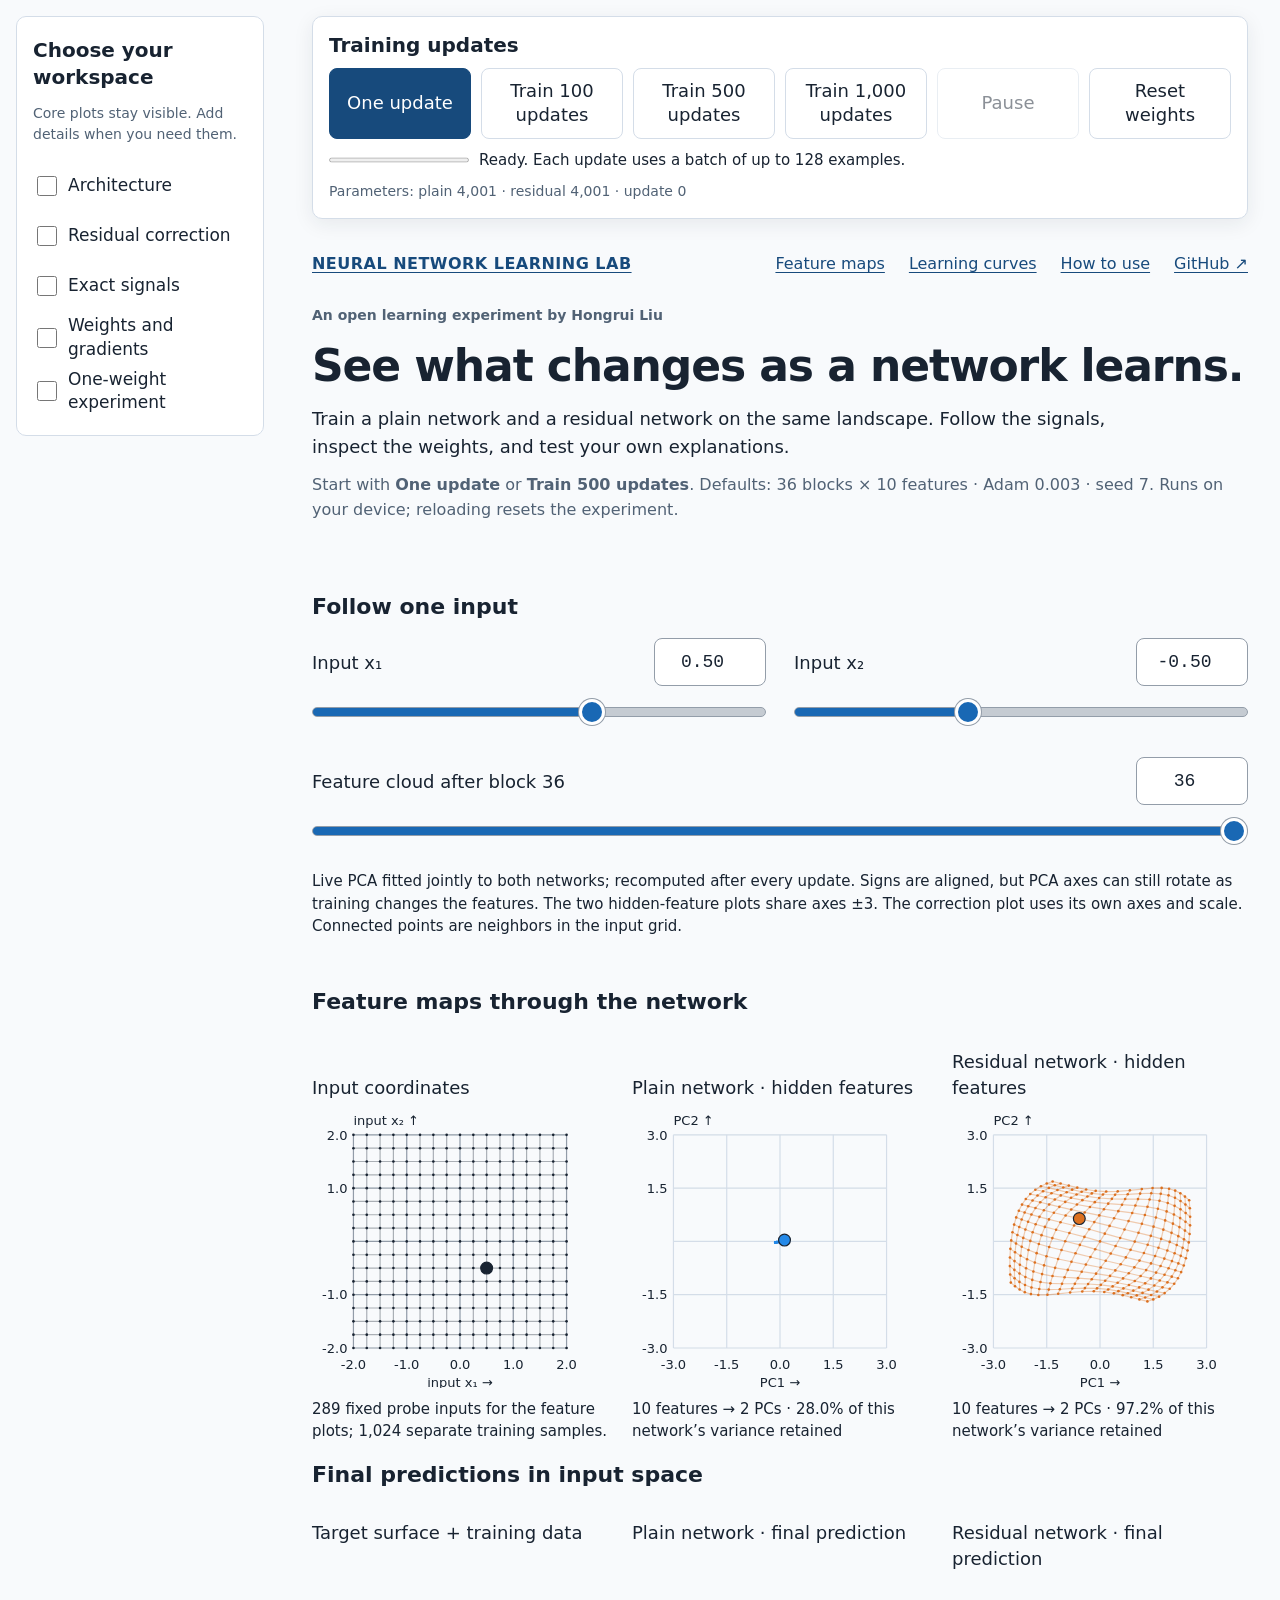
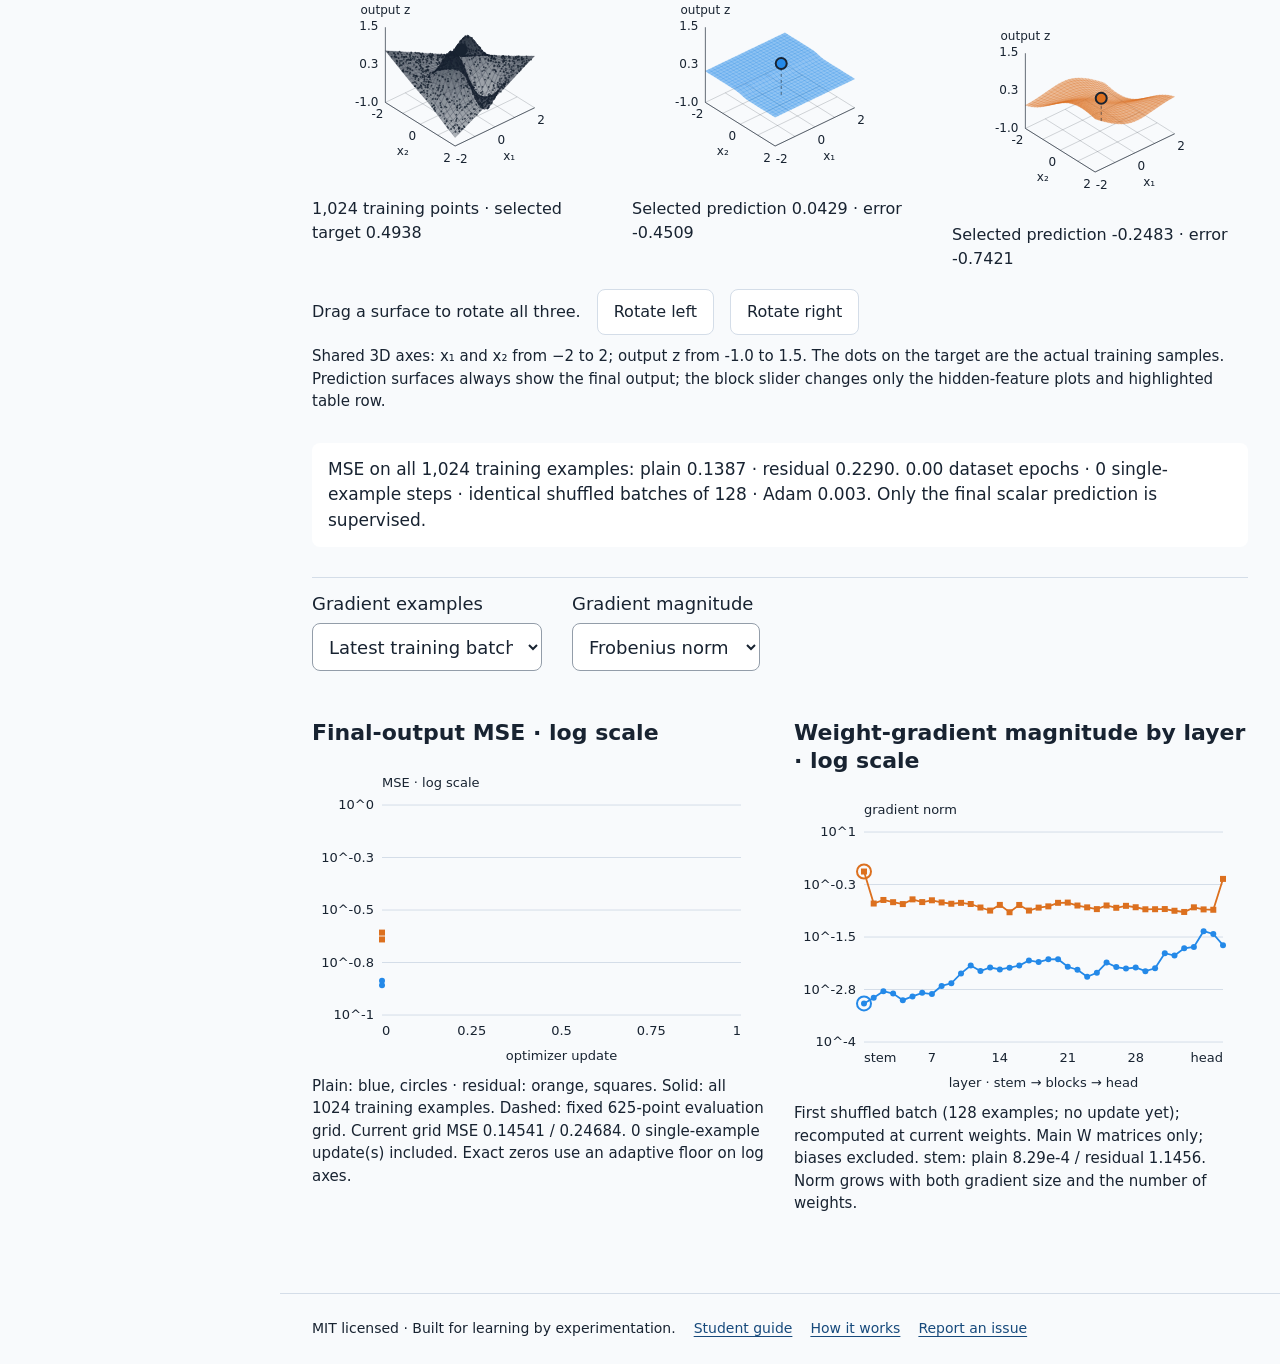
==== commit 847430aa: "Keep workspace choices on the left and training controls always visible" ====
--- a/index.html
+++ b/index.html
@@ -82,20 +82,55 @@
 @media(max-width:800px){main,.site-header,.site-footer{padding:20px}#rs-lab .rs-feature-grid,#rs-lab .rs-surface-grid,#rs-lab.with-correction .rs-feature-grid{grid-template-columns:1fr}#rs-lab .rs-feature-grid h3{min-height:0}#rs-lab .rs-feature-caption{max-width:520px;margin:auto}#rs-lab .rs-diagnostic-row{grid-template-columns:1fr}#rs-lab .rs-feature-plot{max-width:520px;margin:auto}#rs-lab .rs-surface{max-width:600px;margin:auto}}
 @media(max-width:420px){main,.site-header,.site-footer{padding:14px}#rs-lab .training-toolbar{padding:12px}#rs-lab .training-toolbar>.btn{flex:1 1 110px}#rs-lab .workspace-options{padding:12px}#rs-lab .rs-setup{flex-direction:column;align-items:stretch}#rs-lab .rs-heatmaps{grid-template-columns:1fr}.site-header nav{gap:12px 18px}.brand{width:100%}}
 @media(prefers-reduced-motion:reduce){html{scroll-behavior:auto}}
-@media(min-width:1100px){html{scroll-padding-top:190px}#rs-lab .training-toolbar{position:sticky;top:8px;z-index:10}}
+/* Reserve space for the fixed controls so plots and anchor targets stay clear. */
+html:has(.lab-page){scroll-padding-top:calc(var(--training-dock-height,210px) + 32px)}
+.lab-page{--workspace-rail:280px;padding-left:var(--workspace-rail);padding-top:calc(var(--training-dock-height,210px) + 24px)}
+#rs-lab .workspace-options{position:fixed;left:16px;top:16px;width:calc(var(--workspace-rail) - 32px);max-height:calc(100dvh - 32px);overflow-y:auto;overscroll-behavior:contain;z-index:25;padding:20px 16px;margin:0}
+#rs-lab .workspace-options h2{font-size:20px;margin:0 0 12px;line-height:1.35}
+#rs-lab .workspace-options .muted{font-size:14px;line-height:1.5}
+#rs-lab .option-list{display:flex;flex-direction:column;gap:6px;margin-top:18px}
+#rs-lab .option-list label{font-size:17px;line-height:1.4;min-height:44px;align-items:center}
+#rs-lab .option-list input{width:20px;height:20px}
+#rs-lab .training-toolbar{position:fixed;left:calc(var(--workspace-rail) + 32px);right:32px;top:16px;z-index:30;display:grid;grid-template-columns:repeat(6,minmax(0,1fr));gap:10px;padding:16px;margin:0;box-shadow:0 5px 20px light-dark(#18233114,#0005)}
+#rs-lab .training-toolbar>.btn{min-height:56px;padding:10px 12px;font-size:18px;line-height:1.35}
+#rs-lab .training-heading{grid-column:1/-1;display:flex;align-items:center;justify-content:space-between;gap:16px}
+#rs-lab .training-heading h2{font-size:20px;margin:0}
+#rs-lab .training-toolbar .run-status,#rs-lab .training-toolbar #rs-info{grid-column:1/-1}
+#rs-lab .training-toolbar .run-status{font-size:15px;gap:10px;min-height:0}
+#rs-lab .training-toolbar #rs-info{font-size:14px}
+#rs-lab .workspace-toggle,#rs-lab .button-short{display:none}
+#rs-lab .workspace-backdrop{position:fixed;inset:0;z-index:20;background:#0005;border:0;padding:0;cursor:default}
+@media(max-width:1099px){
+ .lab-page{--workspace-rail:0px;padding-left:0;padding-top:calc(var(--training-dock-height,210px) + 16px)}
+ #rs-lab .training-toolbar{left:12px;right:12px;top:8px;gap:8px;padding:12px}
+ #rs-lab .workspace-toggle{display:inline-flex;font-size:15px;min-height:40px;padding:6px 12px}
+ #rs-lab .training-toolbar .button-long{display:none}
+ #rs-lab .training-toolbar .button-short{display:inline}
+ #rs-lab .workspace-options{left:12px;top:calc(var(--training-dock-height,210px) + 16px);width:min(280px,calc(100vw - 24px));max-height:calc(100dvh - var(--training-dock-height,210px) - 28px);visibility:hidden;box-shadow:0 8px 24px #0003}
+ #rs-lab.workspace-open .workspace-options{visibility:visible}
+}
+@media(max-width:600px){
+ #rs-lab .training-toolbar{grid-template-columns:repeat(3,minmax(0,1fr))}
+ #rs-lab .training-toolbar>.btn{min-height:48px;font-size:18px;padding:8px}
+ #rs-lab .training-heading{gap:8px}
+ #rs-lab .training-heading h2{font-size:18px}
+ #rs-lab .training-toolbar .run-status{display:grid;grid-template-columns:54px minmax(0,1fr);font-size:12px;line-height:1.35}
+ #rs-lab #rs-progress{width:54px}
+ #rs-lab .training-toolbar #rs-info{font-size:12px;line-height:1.35}
+}
 </style></head>
-<body><header class="site-header"><nav aria-label="Main navigation"><a class="brand" href="index.html">NEURAL NETWORK LEARNING LAB</a><a href="#rs-views-panel">Feature maps</a><a href="#rs-training-diagnostics">Learning curves</a><a href="guide.html" target="_blank" rel="noopener">How to use</a><a href="https://github.com/liuhon33/neural-network-learning-lab" target="_blank" rel="noopener">GitHub ↗</a></nav>
+<body class="lab-page"><header class="site-header"><nav aria-label="Main navigation"><a class="brand" href="index.html">NEURAL NETWORK LEARNING LAB</a><a href="#rs-views-panel">Feature maps</a><a href="#rs-training-diagnostics">Learning curves</a><a href="guide.html" target="_blank" rel="noopener">How to use</a><a href="https://github.com/liuhon33/neural-network-learning-lab" target="_blank" rel="noopener">GitHub ↗</a></nav>
 <div class="eyebrow">An open learning experiment by Hongrui Liu</div><h1>See what changes as a network learns.</h1><p class="intro">Train a plain network and a residual network on the same landscape. Follow the signals, inspect the weights, and test your own explanations.</p>
 <p class="muted">Start with <strong>One update</strong> or <strong>Train 500 updates</strong>. Defaults: 36 blocks × 10 features · Adam 0.003 · seed 7. Runs on your device; reloading resets the experiment.</p></header>
-<main><noscript>This lab needs JavaScript to train networks and draw the plots.</noscript><div id="rs-lab"><div class="workspace-options" aria-label="Choose optional panels">
-<div><strong>Choose your workspace</strong><span class="muted">Core plots stay visible. Add details when you need them.</span></div>
+<main><noscript>This lab needs JavaScript to train networks and draw the plots.</noscript><div id="rs-lab"><button class="workspace-backdrop" type="button" aria-label="Close workspace options" hidden></button><aside class="workspace-options" id="workspace-options" aria-labelledby="workspace-heading">
+<div><h2 id="workspace-heading">Choose your workspace</h2><span class="muted">Core plots stay visible. Add details when you need them.</span></div>
 <div class="option-list">
 <label><input type="checkbox" id="show-architecture"> Architecture</label>
 <label><input type="checkbox" id="show-correction"> Residual correction</label>
 <label><input type="checkbox" id="show-values"> Exact signals</label>
 <label><input type="checkbox" id="show-heatmaps"> Weights and gradients</label>
 <label><input type="checkbox" id="show-slices"> One-weight experiment</label>
-</div></div>
+</div></aside>
 
 <section class="lab-panel" hidden="" id="rs-configuration-panel"><h2>Architecture and training data</h2>
 <div class="preset-row"><span>Start a new comparison:</span><button class="btn" id="preset-deep" type="button">Deep · 36 × 10</button><button class="btn" id="preset-small" type="button">Small · 3 × 2</button><span class="muted">Presets reset both models.</span></div><div class="rs-setup">
@@ -111,8 +146,8 @@
 <div class="rs-note" id="rs-shortcuts"></div>
 <div class="rs-note">Changing widths, depth, sample count, or seed resets both networks. The input remains 2D and the final output remains one number.</div>
 </section>
-<div class="rs-actions training-toolbar"><button class="btn btn-primary" id="rs-step" type="button">One update</button><button class="btn" id="rs-run" type="button">Train 100 updates</button><button class="btn" id="rs-run-500" type="button">Train 500 updates</button><button class="btn" id="rs-run-1000" type="button">Train 1,000 updates</button><button class="btn" id="rs-pause" type="button" disabled>Pause</button>
-<button class="btn" id="rs-init" type="button">Reset weights</button><div class="run-status"><progress id="rs-progress" max="1" value="0" aria-label="Requested training updates completed"></progress><span id="rs-run-status" role="status">Ready. Each update uses a batch of up to 128 examples.</span></div><span aria-live="polite" id="rs-info"></span></div>
+<section class="rs-actions training-toolbar" aria-labelledby="training-heading"><div class="training-heading"><h2 id="training-heading">Training updates</h2><button class="btn workspace-toggle" id="workspace-toggle" type="button" aria-expanded="false" aria-controls="workspace-options">Workspace</button></div><button class="btn btn-primary" id="rs-step" type="button" aria-label="Perform one training update"><span class="button-long">One update</span><span class="button-short" aria-hidden="true">+1</span></button><button class="btn" id="rs-run" type="button" aria-label="Train 100 additional updates"><span class="button-long">Train 100 updates</span><span class="button-short" aria-hidden="true">+100</span></button><button class="btn" id="rs-run-500" type="button" aria-label="Train 500 additional updates"><span class="button-long">Train 500 updates</span><span class="button-short" aria-hidden="true">+500</span></button><button class="btn" id="rs-run-1000" type="button" aria-label="Train 1,000 additional updates"><span class="button-long">Train 1,000 updates</span><span class="button-short" aria-hidden="true">+1,000</span></button><button class="btn" id="rs-pause" type="button" disabled>Pause</button>
+<button class="btn" id="rs-init" type="button" aria-label="Reset both networks' weights and training history"><span class="button-long">Reset weights</span><span class="button-short" aria-hidden="true">Reset</span></button><div class="run-status"><progress id="rs-progress" max="1" value="0" aria-label="Requested training updates completed"></progress><span id="rs-run-status" role="status">Ready. Each update uses a batch of up to 128 examples.</span></div><span aria-live="polite" id="rs-info"></span></section>
 <section class="lab-panel" id="rs-input-panel"><h2>Follow one input</h2>
 <div class="rs-inputs">
 <div class="rs-control"><div class="rs-control-heading"><label for="rs-x">Input x₁</label><input aria-label="Input x1 numeric value" class="form-control rs-number" id="rs-x-value" max="2" min="-2" step="0.05" type="number" value="0.50"/></div><input aria-label="Input x1 slider" class="form-range" id="rs-x" max="2" min="-2" step="0.05" type="range" value="0.5"/></div>
@@ -682,6 +717,26 @@
  if(nets)draw();
 }
 for(const input of root.querySelectorAll('.workspace-options input,#show-widths'))input.addEventListener('change',applyVisibility);
+const compactWorkspace=matchMedia('(max-width:1099px)');
+function setWorkspaceOpen(open,restoreFocus=false){
+ const visible=compactWorkspace.matches&&open;
+ root.classList.toggle('workspace-open',visible);
+ $('#workspace-toggle').setAttribute('aria-expanded',String(visible));
+ $('.workspace-backdrop').hidden=!visible;
+ if(visible)$('#show-architecture').focus({preventScroll:true});
+ else if(restoreFocus&&compactWorkspace.matches)$('#workspace-toggle').focus({preventScroll:true});
+}
+$('#workspace-toggle').onclick=()=>setWorkspaceOpen(!root.classList.contains('workspace-open'),true);
+$('.workspace-backdrop').onclick=()=>setWorkspaceOpen(false,true);
+document.addEventListener('keydown',event=>{if(event.key==='Escape'&&root.classList.contains('workspace-open')){event.preventDefault();setWorkspaceOpen(false,true)}});
+compactWorkspace.addEventListener('change',()=>setWorkspaceOpen(false));
+// Measure actual wrapping, including status text, so the fixed bar never covers
+// the start of the page or an anchor target after a viewport/font-size change.
+function syncTrainingDock(){
+ const height=Math.ceil($('.training-toolbar').getBoundingClientRect().height)+'px';
+ if(document.documentElement.style.getPropertyValue('--training-dock-height')!==height)document.documentElement.style.setProperty('--training-dock-height',height);
+}
+new ResizeObserver(syncTrainingDock).observe($('.training-toolbar'));syncTrainingDock();
 root.__test={runUpdates,applyVisibility,loadPreset,Net,target,fitPCA,projectPCA,update,draw,surfaceData,featureData,gradientData,sliceData,lineChart,trainSelectedExample,getState:()=>({nets,step,points,camera,widths:widths.slice(),samplesSeen,batchCursor,order:order.slice(),running,history:inspection.history,lastBatch:inspection.lastBatch,singleSteps:inspection.singleSteps})};buildWidthControls();init();
 applyVisibility();
 new ResizeObserver(()=>{drawSurfaces();drawInspector()}).observe($('#rs-target-surface'));
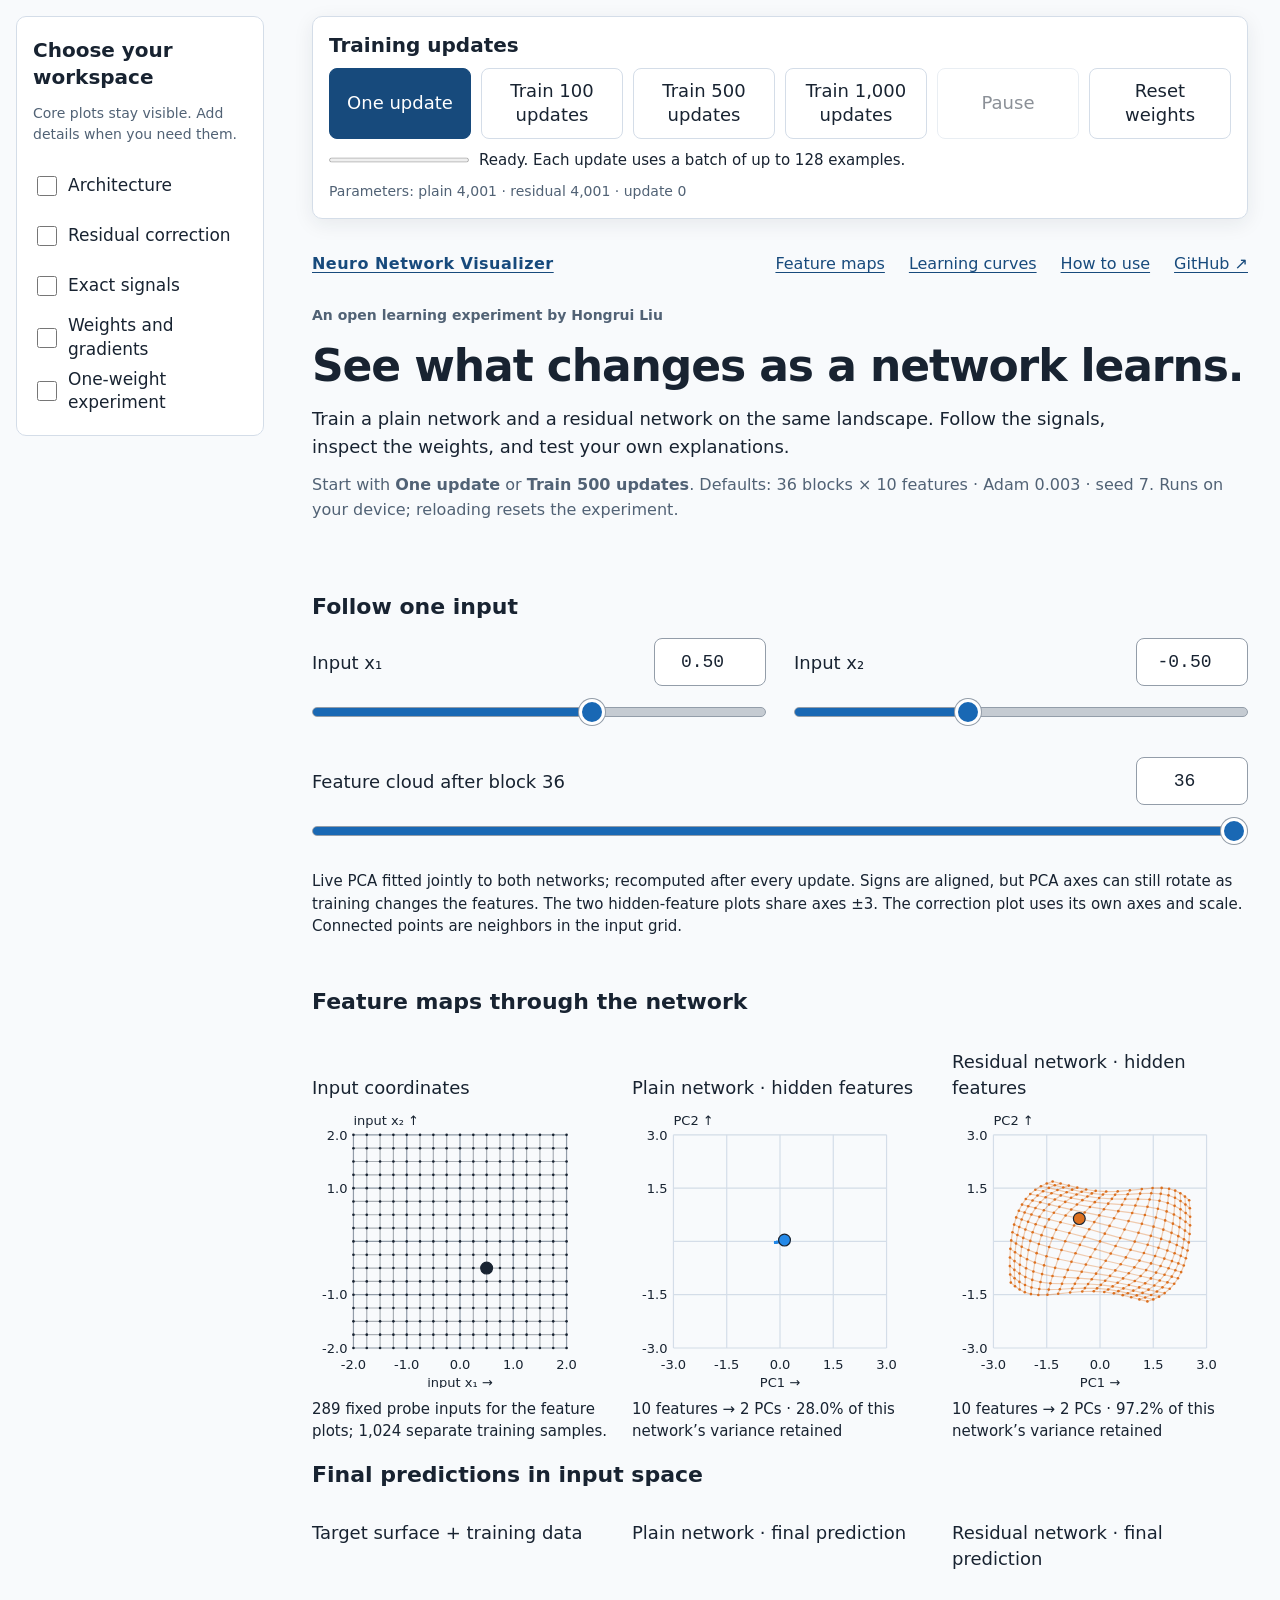
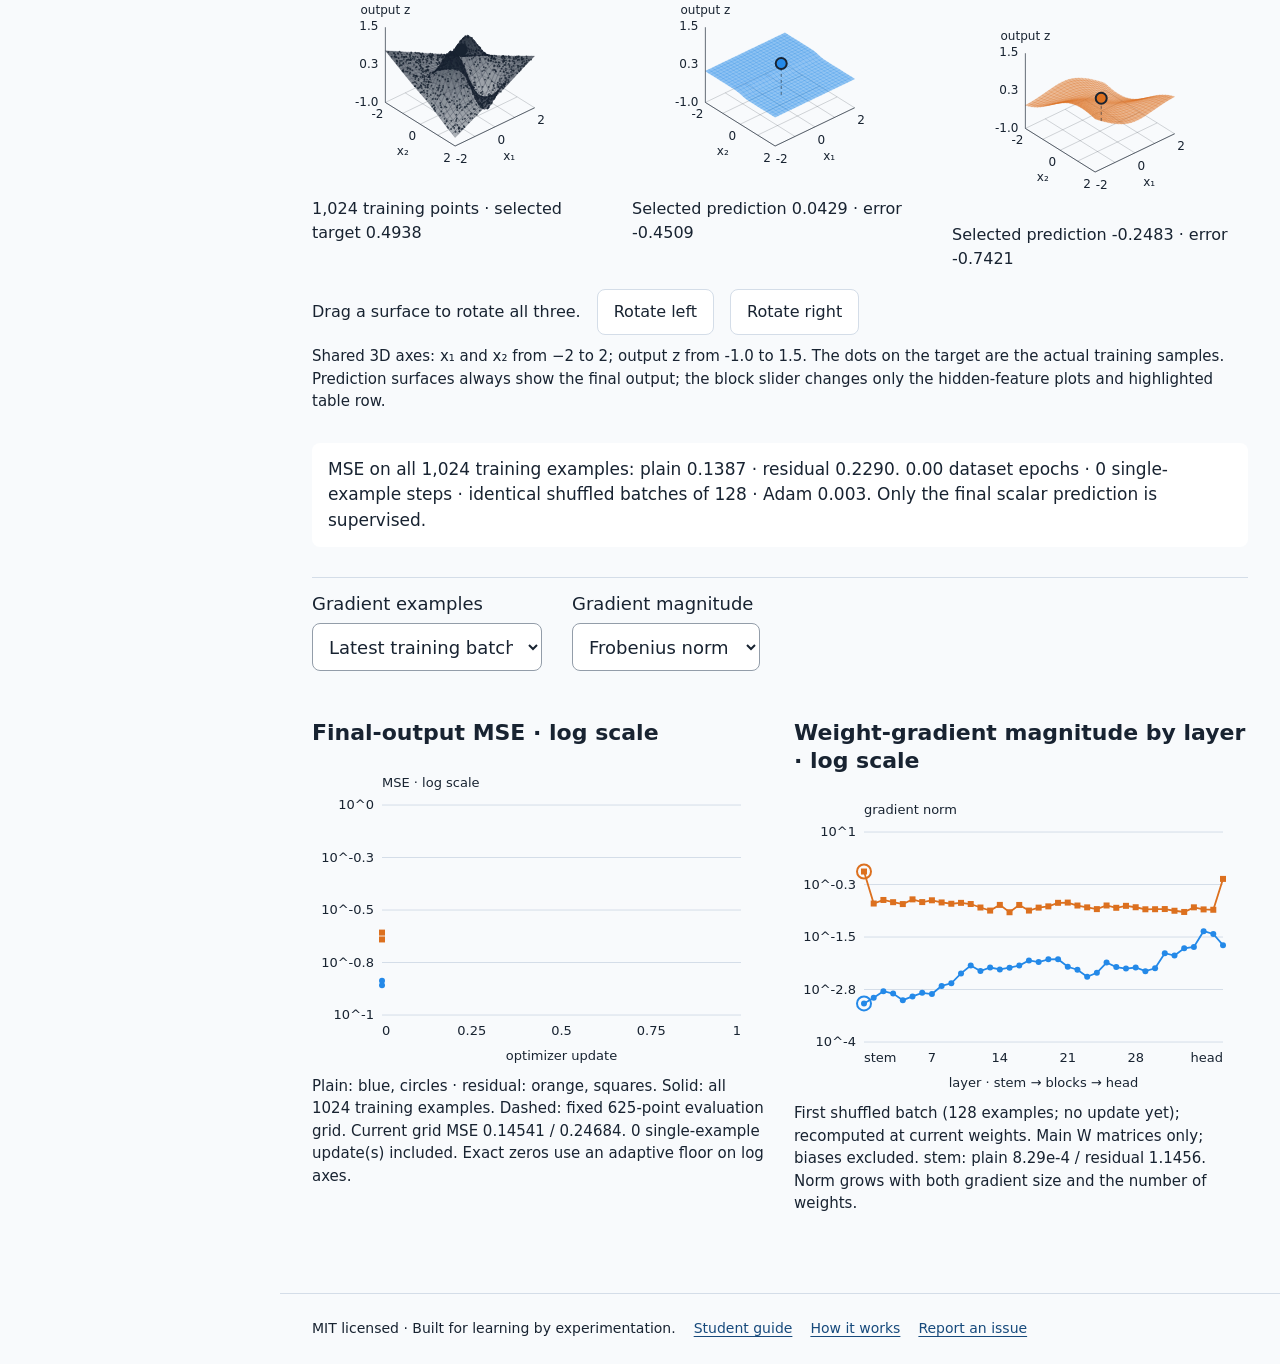
==== commit fa14f475: "Rename the project to Neuro Network Visualizer" ====
--- a/index.html
+++ b/index.html
@@ -1,8 +1,8 @@
 <!doctype html>
 <!-- Generated by scripts/build.py. Edit src/, then rebuild. -->
 <html lang="en"><head><meta charset="utf-8"><meta name="viewport" content="width=device-width,initial-scale=1">
-<meta name="description" content="An interactive neural network learning lab: compare plain and residual networks, features, weights, gradients, and loss in your browser.">
-<title>Explore · Neural Network Learning Lab</title><style>
+<meta name="description" content="Neuro Network Visualizer: compare plain and residual networks, features, weights, gradients, and loss in your browser.">
+<title>Explore · Neuro Network Visualizer</title><style>
 #rs-lab{--font-size-base:18px;--rs-track:light-dark(#c5cbd2,#6a7480);--rs-control-bg:light-dark(#fff,#282c32);--rs-control-border:light-dark(#939da9,#a2acb8);--rs-slider-color:light-dark(#1968b4,#90caff);font-size:18px;line-height:1.5;max-width:1880px;margin:auto;padding:8px 4px;color:var(--foreground)}
 #rs-lab *{box-sizing:border-box}
 #rs-lab .rs-setup{display:flex;flex-wrap:wrap;align-items:flex-end;gap:18px 28px}
@@ -119,7 +119,7 @@
  #rs-lab .training-toolbar #rs-info{font-size:12px;line-height:1.35}
 }
 </style></head>
-<body class="lab-page"><header class="site-header"><nav aria-label="Main navigation"><a class="brand" href="index.html">NEURAL NETWORK LEARNING LAB</a><a href="#rs-views-panel">Feature maps</a><a href="#rs-training-diagnostics">Learning curves</a><a href="guide.html" target="_blank" rel="noopener">How to use</a><a href="https://github.com/liuhon33/neural-network-learning-lab" target="_blank" rel="noopener">GitHub ↗</a></nav>
+<body class="lab-page"><header class="site-header"><nav aria-label="Main navigation"><a class="brand" href="index.html">Neuro Network Visualizer</a><a href="#rs-views-panel">Feature maps</a><a href="#rs-training-diagnostics">Learning curves</a><a href="guide.html" target="_blank" rel="noopener">How to use</a><a href="https://github.com/liuhon33/neuro-network-visualizer" target="_blank" rel="noopener">GitHub ↗</a></nav>
 <div class="eyebrow">An open learning experiment by Hongrui Liu</div><h1>See what changes as a network learns.</h1><p class="intro">Train a plain network and a residual network on the same landscape. Follow the signals, inspect the weights, and test your own explanations.</p>
 <p class="muted">Start with <strong>One update</strong> or <strong>Train 500 updates</strong>. Defaults: 36 blocks × 10 features · Adam 0.003 · seed 7. Runs on your device; reloading resets the experiment.</p></header>
 <main><noscript>This lab needs JavaScript to train networks and draw the plots.</noscript><div id="rs-lab"><button class="workspace-backdrop" type="button" aria-label="Close workspace options" hidden></button><aside class="workspace-options" id="workspace-options" aria-labelledby="workspace-heading">
@@ -216,7 +216,7 @@
 </div>
 </div>
 </main>
-<footer class="site-footer"><span>MIT licensed · Built for learning by experimentation.</span><a href="guide.html" target="_blank" rel="noopener">Student guide</a><a href="https://github.com/liuhon33/neural-network-learning-lab/blob/main/docs/architecture.md" target="_blank" rel="noopener">How it works</a><a href="https://github.com/liuhon33/neural-network-learning-lab/issues" target="_blank" rel="noopener">Report an issue</a></footer>
+<footer class="site-footer"><span>MIT licensed · Built for learning by experimentation.</span><a href="guide.html" target="_blank" rel="noopener">Student guide</a><a href="https://github.com/liuhon33/neuro-network-visualizer/blob/main/docs/architecture.md" target="_blank" rel="noopener">How it works</a><a href="https://github.com/liuhon33/neuro-network-visualizer/issues" target="_blank" rel="noopener">Report an issue</a></footer>
 <script>
 (()=>{
 const root=document.getElementById('rs-lab'),$=s=>root.querySelector(s),NS='http://www.w3.org/2000/svg';
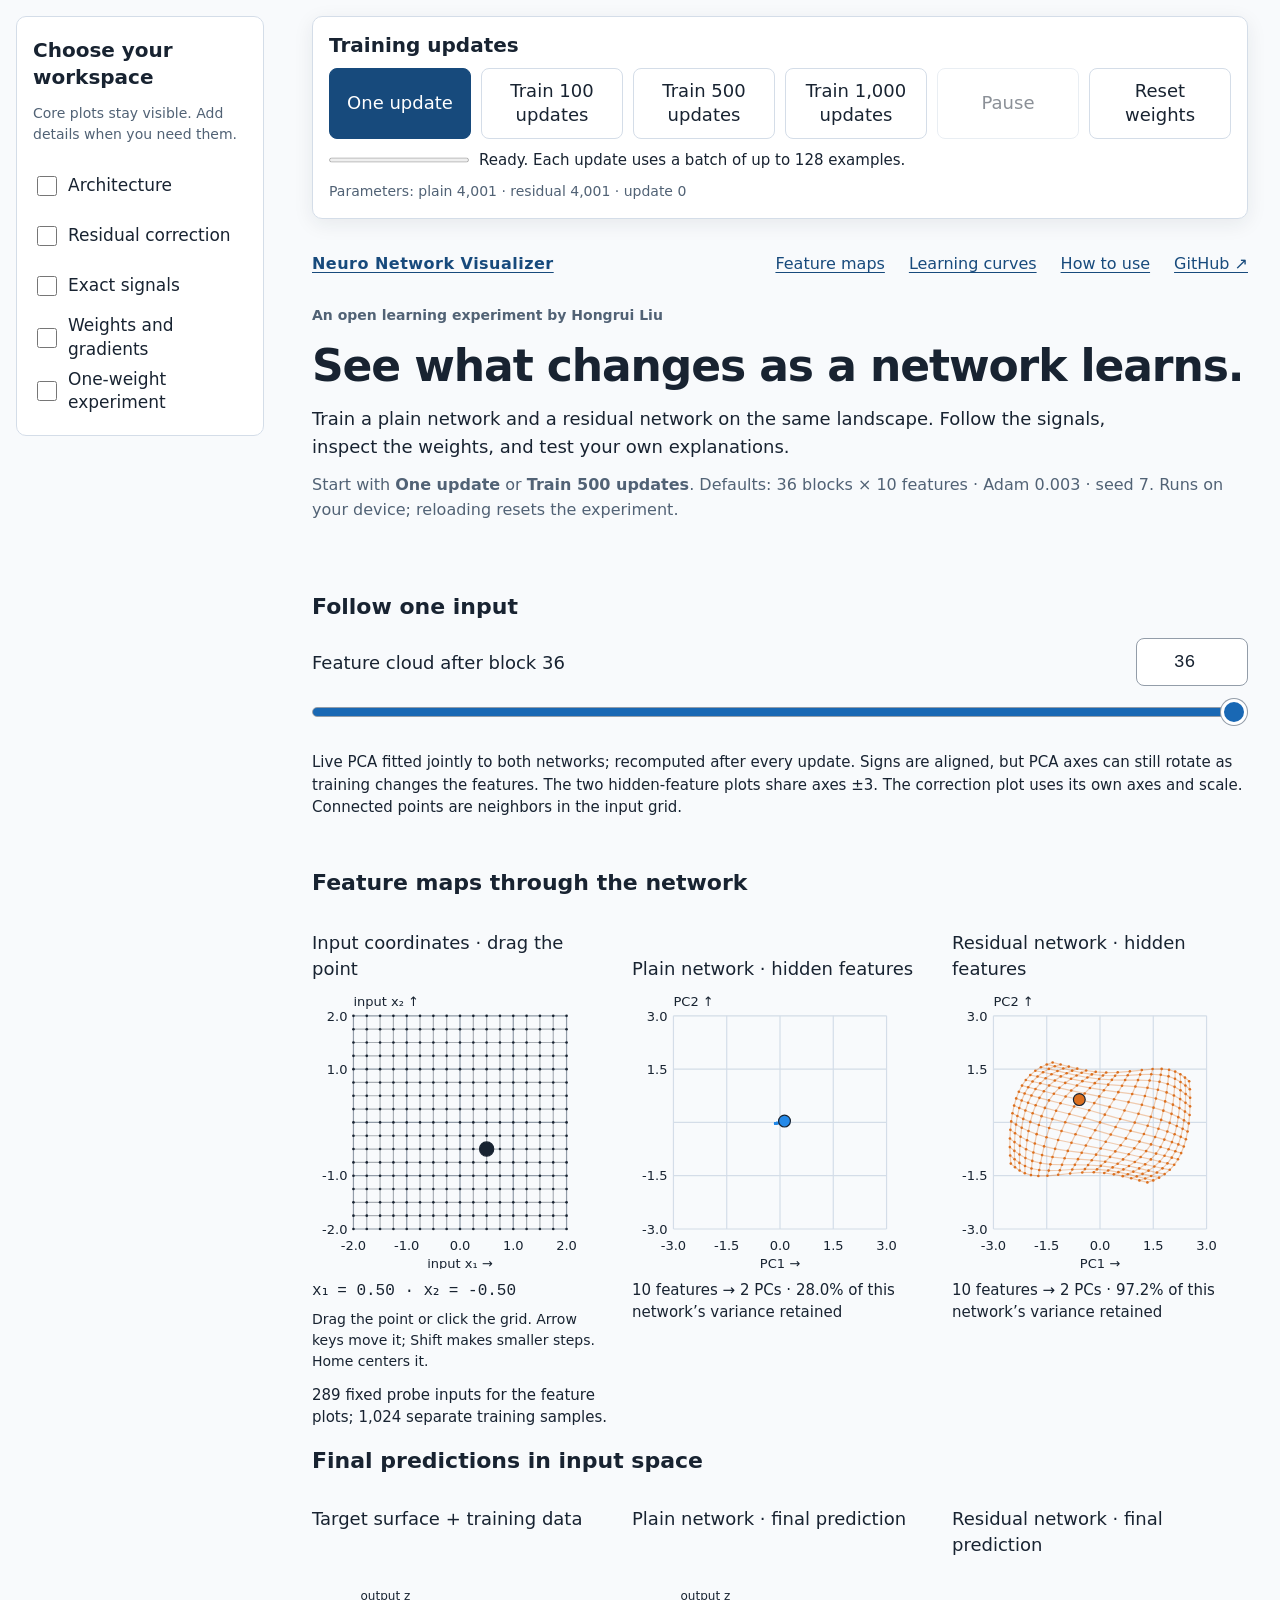
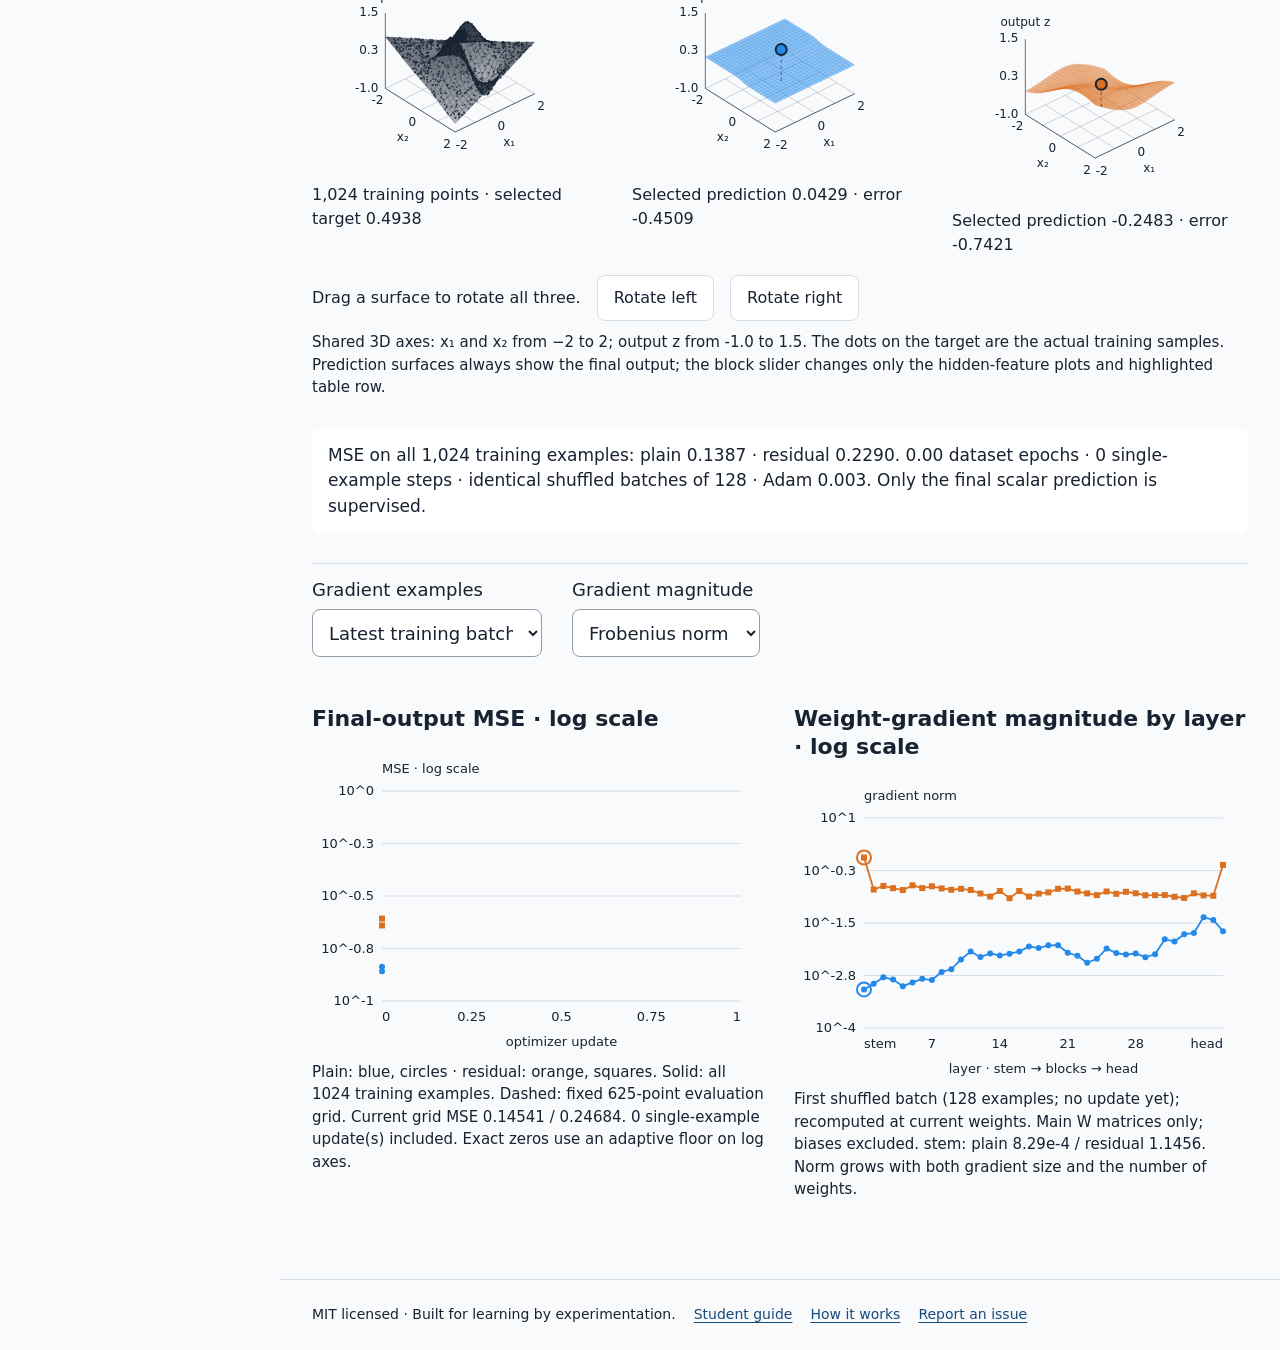
==== commit dcc129e8: "Select inputs by dragging directly on the input grid" ====
--- a/index.html
+++ b/index.html
@@ -83,6 +83,12 @@
 @media(max-width:420px){main,.site-header,.site-footer{padding:14px}#rs-lab .training-toolbar{padding:12px}#rs-lab .training-toolbar>.btn{flex:1 1 110px}#rs-lab .workspace-options{padding:12px}#rs-lab .rs-setup{flex-direction:column;align-items:stretch}#rs-lab .rs-heatmaps{grid-template-columns:1fr}.site-header nav{gap:12px 18px}.brand{width:100%}}
 @media(prefers-reduced-motion:reduce){html{scroll-behavior:auto}}
 /* Reserve space for the fixed controls so plots and anchor targets stay clear. */
+#rs-lab #rs-input{touch-action:none;user-select:none;cursor:crosshair}
+#rs-lab #rs-input [data-input-handle],#rs-lab #rs-input .rs-selected-point{cursor:grab}
+#rs-lab #rs-input.is-dragging,#rs-lab #rs-input.is-dragging *{cursor:grabbing}
+#rs-lab #rs-input:focus-visible{outline:3px solid var(--primary);outline-offset:3px;border-radius:4px}
+#rs-lab .rs-point-readout{display:block;font:500 16px/1.5 var(--font-mono);font-variant-numeric:tabular-nums;margin:6px 0}
+#rs-lab .rs-point-help{font-size:14px;margin:6px 0 12px}
 html:has(.lab-page){scroll-padding-top:calc(var(--training-dock-height,210px) + 32px)}
 .lab-page{--workspace-rail:280px;padding-left:var(--workspace-rail);padding-top:calc(var(--training-dock-height,210px) + 24px)}
 #rs-lab .workspace-options{position:fixed;left:16px;top:16px;width:calc(var(--workspace-rail) - 32px);max-height:calc(100dvh - 32px);overflow-y:auto;overscroll-behavior:contain;z-index:25;padding:20px 16px;margin:0}
@@ -149,16 +155,12 @@
 <section class="rs-actions training-toolbar" aria-labelledby="training-heading"><div class="training-heading"><h2 id="training-heading">Training updates</h2><button class="btn workspace-toggle" id="workspace-toggle" type="button" aria-expanded="false" aria-controls="workspace-options">Workspace</button></div><button class="btn btn-primary" id="rs-step" type="button" aria-label="Perform one training update"><span class="button-long">One update</span><span class="button-short" aria-hidden="true">+1</span></button><button class="btn" id="rs-run" type="button" aria-label="Train 100 additional updates"><span class="button-long">Train 100 updates</span><span class="button-short" aria-hidden="true">+100</span></button><button class="btn" id="rs-run-500" type="button" aria-label="Train 500 additional updates"><span class="button-long">Train 500 updates</span><span class="button-short" aria-hidden="true">+500</span></button><button class="btn" id="rs-run-1000" type="button" aria-label="Train 1,000 additional updates"><span class="button-long">Train 1,000 updates</span><span class="button-short" aria-hidden="true">+1,000</span></button><button class="btn" id="rs-pause" type="button" disabled>Pause</button>
 <button class="btn" id="rs-init" type="button" aria-label="Reset both networks' weights and training history"><span class="button-long">Reset weights</span><span class="button-short" aria-hidden="true">Reset</span></button><div class="run-status"><progress id="rs-progress" max="1" value="0" aria-label="Requested training updates completed"></progress><span id="rs-run-status" role="status">Ready. Each update uses a batch of up to 128 examples.</span></div><span aria-live="polite" id="rs-info"></span></section>
 <section class="lab-panel" id="rs-input-panel"><h2>Follow one input</h2>
-<div class="rs-inputs">
-<div class="rs-control"><div class="rs-control-heading"><label for="rs-x">Input x₁</label><input aria-label="Input x1 numeric value" class="form-control rs-number" id="rs-x-value" max="2" min="-2" step="0.05" type="number" value="0.50"/></div><input aria-label="Input x1 slider" class="form-range" id="rs-x" max="2" min="-2" step="0.05" type="range" value="0.5"/></div>
-<div class="rs-control"><div class="rs-control-heading"><label for="rs-y">Input x₂</label><input aria-label="Input x2 numeric value" class="form-control rs-number" id="rs-y-value" max="2" min="-2" step="0.05" type="number" value="-0.50"/></div><input aria-label="Input x2 slider" class="form-range" id="rs-y" max="2" min="-2" step="0.05" type="range" value="-0.5"/></div>
-</div>
 <div class="rs-control rs-layer-control"><div class="rs-control-heading"><label for="rs-layer">Feature cloud after <span id="rs-layer-value"></span></label><input aria-label="Feature block number; zero is the stem" class="form-control rs-number" id="rs-layer-number" max="36" min="0" type="number" value="36"/></div><input class="form-range" id="rs-layer" max="36" min="0" type="range" value="36"/></div>
 <div class="rs-note" id="rs-range"></div>
 </section>
 <section class="lab-panel" id="rs-views-panel"><h2>Feature maps through the network</h2>
 <div class="rs-plots rs-feature-grid">
-<section><h3>Input coordinates</h3><svg aria-label="Grid of input points; selected example highlighted" class="rs-feature-plot" id="rs-input" role="img"></svg><p class="rs-feature-caption" id="rs-input-caption"></p></section>
+<section><h3>Input coordinates · drag the point</h3><svg aria-label="Choose an input point" aria-roledescription="Two-dimensional input selector" aria-describedby="rs-input-help rs-selected-input" class="rs-feature-plot" id="rs-input" role="group" tabindex="0"></svg><output class="rs-point-readout" id="rs-selected-input">x₁ = 0.50 · x₂ = −0.50</output><p class="rs-note rs-point-help" id="rs-input-help">Drag the point or click the grid. Arrow keys move it; Shift makes smaller steps. Home centers it.</p><p class="rs-feature-caption" id="rs-input-caption"></p></section>
 <section><h3>Plain network · hidden features</h3><svg aria-label="Hidden features of the input grid" class="rs-feature-plot" id="rs-plain" role="img"></svg><p class="rs-feature-caption" id="rs-plain-caption"></p></section>
 <section><h3>Residual network · hidden features</h3><svg aria-label="Residual hidden features of the input grid" class="rs-feature-plot" id="rs-res" role="img"></svg><p class="rs-feature-caption" id="rs-res-caption"></p></section>
 <section hidden="" id="rs-correction-panel"><h3 id="rs-correction-title">Selected block · added correction αF(h)</h3><svg aria-describedby="rs-correction-caption rs-correction-selected" aria-labelledby="rs-correction-title" class="rs-feature-plot" id="rs-correction" role="img"></svg><p class="rs-feature-caption" id="rs-correction-caption"></p><p class="rs-correction-details" id="rs-correction-selected"></p></section>
@@ -205,7 +207,7 @@
 </div>
 <p class="rs-note">Filled dot: current parameter · open diamond: preview · dashed tangent: current single-example gradient. Only the chosen parameter varies along each curve. Previewing leaves both models unchanged.</p>
 <div class="rs-actions"><button class="btn btn-primary" id="rs-example-step" type="button">Train both networks once on this example</button></div>
-<p class="rs-note">Uses the input x₁ and x₂ controls above and the target function’s label. Updates all trainable parameters with Adam 0.003 and its existing optimizer state, then redraws the curves. The example is not appended to the training set.</p>
+<p class="rs-note">Uses the point selected on the input grid and the target function’s label. Updates all trainable parameters with Adam 0.003 and its existing optimizer state, then redraws the curves. The example is not appended to the training set.</p>
 <p aria-live="polite" class="rs-note" id="rs-example-result"></p>
 </section>
 </section>
@@ -339,6 +341,7 @@
 
 const make=(tag,attrs,text)=>{const e=document.createElementNS(NS,tag);for(const[k,v]of Object.entries(attrs))e.setAttribute(k,v);if(text!==undefined)e.textContent=text;return e};
 let nets,points,step=0,running=false,surfaceCache=null,featureCache=null,mseCache=null;
+const inputPoint={x:.5,y:-.5};
 let widths=Array(37).fill(10),order=[],batchCursor=0,samplesSeen=0,batchRng,trainTimer=null;
 const pcaPrevious=new Map(),correctionPcaPrevious=new Map(),batchSize=128;
 const camera={yaw:-.72,pitch:.58},surfaceSize=25;
@@ -395,7 +398,7 @@
 function plot(svg,values,selected,extent,color,labels,reference=null){svg.setAttribute('viewBox','0 0 250 235');svg.replaceChildren();const X=v=>125+v/extent*90,Y=v=>111-v/extent*90,precision=extent<.2?3:extent<2?2:1;for(let k=-2;k<=2;k++){let v=k*extent/2;const tick=precision>1?String(Number(v.toFixed(precision))):v.toFixed(1);svg.append(make('path',{d:'M35,'+Y(v)+'H215 M'+X(v)+',21V201',stroke:'var(--border)','stroke-width':1,fill:'none'}));svg.append(make('text',{x:X(v),y:219,'text-anchor':'middle',class:'text-small'},tick));if(k!==0)svg.append(make('text',{x:precision>1?34:30,y:Y(v)+4,'text-anchor':'end',class:'text-small'},tick))}
 for(let j=0;j<gridSide;j++){let d='';for(let i=0;i<gridSide;i++){const p=values[j*gridSide+i];d+=(i?'L':'M')+X(p[0])+','+Y(p[1])}svg.append(make('path',{d,stroke:color,opacity:.35,fill:'none','stroke-width':1}))}
 for(let i=0;i<gridSide;i++){let d='';for(let j=0;j<gridSide;j++){const p=values[j*gridSide+i];d+=(j?'L':'M')+X(p[0])+','+Y(p[1])}svg.append(make('path',{d,stroke:color,opacity:.35,fill:'none','stroke-width':1}))}
-values.forEach(p=>svg.append(make('circle',{cx:X(p[0]),cy:Y(p[1]),r:1.1,fill:color})));if(reference){const x=X(reference[0]),y=Y(reference[1]);svg.append(make('path',{d:'M'+(x-4)+','+y+'h8 M'+x+','+(y-4)+'v8',stroke:'var(--foreground)','stroke-width':1.5,fill:'none','data-reference':'zero correction'}))}svg.append(make('circle',{cx:X(selected[0]),cy:Y(selected[1]),r:5,fill:color,stroke:'var(--foreground)','stroke-width':1}));svg.append(make('text',{x:125,y:234,'text-anchor':'middle',class:'text-small'},labels[0]+' →'));svg.append(make('text',{x:35,y:13,class:'text-small'},labels[1]+' ↑'))}
+values.forEach(p=>svg.append(make('circle',{cx:X(p[0]),cy:Y(p[1]),r:1.1,fill:color})));if(reference){const x=X(reference[0]),y=Y(reference[1]);svg.append(make('path',{d:'M'+(x-4)+','+y+'h8 M'+x+','+(y-4)+'v8',stroke:'var(--foreground)','stroke-width':1.5,fill:'none','data-reference':'zero correction'}))}if(svg.id==='rs-input')svg.append(make('circle',{cx:X(selected[0]),cy:Y(selected[1]),r:20,fill:'transparent','data-input-handle':'true'}));svg.append(make('circle',{cx:X(selected[0]),cy:Y(selected[1]),r:svg.id==='rs-input'?6:5,fill:color,stroke:'var(--foreground)','stroke-width':1,class:'rs-selected-point'}));svg.append(make('text',{x:125,y:234,'text-anchor':'middle',class:'text-small'},labels[0]+' →'));svg.append(make('text',{x:35,y:13,class:'text-small'},labels[1]+' ↑'))}
 function drawCorrection(view,selected,layer){
  const svg=$('#rs-correction'),caption=$('#rs-correction-caption'),detail=$('#rs-correction-selected');
  svg.dataset.update=step;svg.dataset.block=layer;
@@ -471,14 +474,14 @@
  canvas.dataset.update=String(step);canvas.dataset.zMin=data.low;canvas.dataset.zMax=data.high;canvas.dataset.selectedOutput=selected[2];
 }
 function drawSurfaces(){
- if(!nets)return;const data=surfaceData(),x=Number($('#rs-x').value),y=Number($('#rs-y').value),selected=[target(x,y),...nets.map(n=>n.forward(x,y).pred)];
+ if(!nets)return;const data=surfaceData(),{x,y}=inputPoint,selected=[target(x,y),...nets.map(n=>n.forward(x,y).pred)];
  ['target','plain','res'].forEach((name,i)=>paintSurface($('#rs-'+name+'-surface'),data.values[i],data,[x,y,selected[i]],i===0));
  $('#rs-target-summary').textContent=points.length.toLocaleString()+' training points · selected target '+selected[0].toFixed(4);
  $('#rs-plain-summary').textContent='Selected prediction '+selected[1].toFixed(4)+' · error '+(selected[1]-selected[0]).toFixed(4);
  $('#rs-res-summary').textContent='Selected prediction '+selected[2].toFixed(4)+' · error '+(selected[2]-selected[0]).toFixed(4);
  $('#rs-surface-range').textContent='Shared 3D axes: x₁ and x₂ from −2 to 2; output z from '+data.low.toFixed(1)+' to '+data.high.toFixed(1)+'. The dots on the target are the actual training samples. Prediction surfaces always show the final output; the block slider changes only the hidden-feature plots and highlighted table row.';
 }
-function draw(){const x=Number($('#rs-x').value),y=Number($('#rs-y').value),layer=Number($('#rs-layer').value),depth=nets[0].depth;$('#rs-x-value').value=x.toFixed(2);$('#rs-y-value').value=y.toFixed(2);$('#rs-layer-number').value=layer;$('#rs-layer-value').textContent=layer===0?'stem':'block '+layer;
+function draw(){const {x,y}=inputPoint,layer=Number($('#rs-layer').value),depth=nets[0].depth;$('#rs-selected-input').textContent='x₁ = '+x.toFixed(2)+' · x₂ = '+y.toFixed(2);$('#rs-layer-number').value=layer;$('#rs-layer-value').textContent=layer===0?'stem':'block '+layer;
 for(const el of root.querySelectorAll('input[type=range]'))el.style.setProperty('--rs-fill',100*(Number(el.value)-Number(el.min))/(Number(el.max)-Number(el.min))+'%');
 const selected=nets.map(n=>n.forward(x,y)),view=featureData(layer),clouds=view.clouds,markers=selected.map(c=>view.project(c.hs[layer+1])),extent=Math.max(2,Math.ceil(Math.max(...clouds.flat(2).map(Math.abs),...markers.flat().map(Math.abs))*2)/2),labels=view.pca?['PC1','PC2']:['hidden coordinate 1',view.dim===1?'zero (width 1)':'hidden coordinate 2'];
 plot($('#rs-input'),grid,[x,y],2,'var(--foreground)',['input x₁','input x₂']);plot($('#rs-plain'),clouds[0],markers[0],extent,'var(--viz-series-1)',labels);plot($('#rs-res'),clouds[1],markers[1],extent,'var(--viz-series-2)',labels);
@@ -498,7 +501,7 @@
 const inspection={history:[],lastBatch:null,lastKind:null,singleSteps:0,gradCache:null,sliceCache:null};
 const modelNames=['Plain','Residual'],modelColors=['var(--viz-series-1)','var(--viz-series-2)'];
 const shortNumber=v=>!Number.isFinite(v)?'not finite':v===0?'0':Math.abs(v)<.001||Math.abs(v)>=1e4?v.toExponential(2):Number(v.toPrecision(5)).toString();
-function selectedExample(){const x=Number($('#rs-x').value),y=Number($('#rs-y').value);return[x,y,target(x,y)]}
+function selectedExample(){const {x,y}=inputPoint;return[x,y,target(x,y)]}
 function layerName(l){return l===0?'stem':l===nets[0].depth+1?'head':'block '+l}
 function inspectorReset(){
  inspection.history=[];inspection.lastBatch=null;inspection.lastKind=null;inspection.singleSteps=0;inspection.gradCache=inspection.sliceCache=null;
@@ -675,8 +678,49 @@
 $('#rs-apply-width').onclick=()=>setAllWidths($('#rs-width-all-number').value);
 function setSamples(value){const n=Math.max(128,Math.min(4096,Math.round(Number(value)/128)*128||128));$('#rs-samples').value=n;$('#rs-samples-number').value=n;init()}
 $('#rs-samples').oninput=()=>setSamples($('#rs-samples').value);$('#rs-samples-number').onchange=()=>setSamples($('#rs-samples-number').value);
-$('#rs-init').onclick=init;$('#rs-depth').onchange=()=>{const count=Number($('#rs-depth').value)+1;while(widths.length<count)widths.push(Number($('#rs-width-all').value));widths=widths.slice(0,count);buildWidthControls();init()};$('#rs-seed').onchange=init;for(const id of ['rs-x','rs-y','rs-layer'])$('#'+id).oninput=draw;
-for(const [number,slider]of [['rs-x-value','rs-x'],['rs-y-value','rs-y'],['rs-layer-number','rs-layer']])$('#'+number).onchange=()=>{const input=$('#'+number),range=$('#'+slider),v=Number(input.value);if(input.value!==''&&Number.isFinite(v))range.value=Math.max(Number(range.min),Math.min(Number(range.max),v));draw()};
+$('#rs-init').onclick=init;$('#rs-depth').onchange=()=>{const count=Number($('#rs-depth').value)+1;while(widths.length<count)widths.push(Number($('#rs-width-all').value));widths=widths.slice(0,count);buildWidthControls();init()};$('#rs-seed').onchange=init;$('#rs-layer').oninput=draw;
+$('#rs-layer-number').onchange=()=>{const input=$('#rs-layer-number'),range=$('#rs-layer'),v=Number(input.value);if(input.value!==''&&Number.isFinite(v))range.value=Math.max(Number(range.min),Math.min(Number(range.max),v));draw()};
+const inputGrid=$('#rs-input');let inputDrag=null,inputFrame=null;
+function setInputPoint(x,y,defer=false){
+ if(!Number.isFinite(x)||!Number.isFinite(y))return;
+ const clamp=v=>Math.round(Math.max(-2,Math.min(2,v))*100)/100;
+ inputPoint.x=clamp(x);inputPoint.y=clamp(y);
+ if(defer){if(inputFrame===null)inputFrame=requestAnimationFrame(()=>{inputFrame=null;draw()})}
+ else{if(inputFrame!==null)cancelAnimationFrame(inputFrame);inputFrame=null;draw()}
+}
+function gridPoint(event){
+ const matrix=inputGrid.getScreenCTM();if(!matrix)return null;
+ // Convert through the SVG transform, including responsive scaling and scrolling.
+ const point=new DOMPoint(event.clientX,event.clientY).matrixTransform(matrix.inverse());
+ return{x:(point.x-125)/45,y:(111-point.y)/45};
+}
+function dragInput(event,defer){
+ const point=gridPoint(event);if(point)setInputPoint(point.x+inputDrag.dx,point.y+inputDrag.dy,defer);
+}
+inputGrid.onpointerdown=event=>{
+ if(!event.isPrimary||event.button!==0||inputDrag)return;
+ const point=gridPoint(event);if(!point)return;
+ const handle=event.target.closest('[data-input-handle],.rs-selected-point');
+ if(!handle&&(Math.abs(point.x)>2||Math.abs(point.y)>2))return;
+ event.preventDefault();inputGrid.focus({preventScroll:true});
+ inputDrag={id:event.pointerId,dx:handle?inputPoint.x-point.x:0,dy:handle?inputPoint.y-point.y:0};
+ inputGrid.setPointerCapture(event.pointerId);inputGrid.classList.add('is-dragging');dragInput(event,false);
+};
+inputGrid.onpointermove=event=>{if(inputDrag?.id===event.pointerId){event.preventDefault();dragInput(event,true)}};
+function endInputDrag(event,commit){
+ if(inputDrag?.id!==event.pointerId)return;
+ if(commit)dragInput(event,false);
+ else if(inputFrame!==null){cancelAnimationFrame(inputFrame);inputFrame=null;draw()}
+ inputDrag=null;inputGrid.classList.remove('is-dragging');
+ if(inputGrid.hasPointerCapture(event.pointerId))inputGrid.releasePointerCapture(event.pointerId);
+}
+inputGrid.onpointerup=event=>endInputDrag(event,true);
+inputGrid.onpointercancel=inputGrid.onlostpointercapture=event=>endInputDrag(event,false);
+inputGrid.onkeydown=event=>{
+ const directions={ArrowLeft:[-1,0],ArrowRight:[1,0],ArrowUp:[0,1],ArrowDown:[0,-1]},direction=directions[event.key];
+ if(event.key==='Home'){event.preventDefault();setInputPoint(0,0)}
+ else if(direction){event.preventDefault();const distance=event.shiftKey ? 0.01 : 0.05;setInputPoint(inputPoint.x+direction[0]*distance,inputPoint.y+direction[1]*distance)}
+};
 $('#rs-view-left').onclick=()=>{camera.yaw-=Math.PI/12;drawSurfaces()};$('#rs-view-right').onclick=()=>{camera.yaw+=Math.PI/12;drawSurfaces()};
 for(const canvas of root.querySelectorAll('.rs-surface')){
  let drag=null;canvas.onpointerdown=e=>{if(e.button!==0)return;drag={x:e.clientX,y:e.clientY,yaw:camera.yaw,pitch:camera.pitch};canvas.setPointerCapture(e.pointerId)};
@@ -737,7 +781,7 @@
  if(document.documentElement.style.getPropertyValue('--training-dock-height')!==height)document.documentElement.style.setProperty('--training-dock-height',height);
 }
 new ResizeObserver(syncTrainingDock).observe($('.training-toolbar'));syncTrainingDock();
-root.__test={runUpdates,applyVisibility,loadPreset,Net,target,fitPCA,projectPCA,update,draw,surfaceData,featureData,gradientData,sliceData,lineChart,trainSelectedExample,getState:()=>({nets,step,points,camera,widths:widths.slice(),samplesSeen,batchCursor,order:order.slice(),running,history:inspection.history,lastBatch:inspection.lastBatch,singleSteps:inspection.singleSteps})};buildWidthControls();init();
+root.__test={runUpdates,applyVisibility,loadPreset,Net,target,fitPCA,projectPCA,update,draw,surfaceData,featureData,gradientData,sliceData,lineChart,trainSelectedExample,getState:()=>({nets,step,points,camera,inputPoint:{...inputPoint},widths:widths.slice(),samplesSeen,batchCursor,order:order.slice(),running,history:inspection.history,lastBatch:inspection.lastBatch,singleSteps:inspection.singleSteps})};buildWidthControls();init();
 applyVisibility();
 new ResizeObserver(()=>{drawSurfaces();drawInspector()}).observe($('#rs-target-surface'));
 matchMedia('(prefers-color-scheme: dark)').addEventListener('change',()=>drawSurfaces());
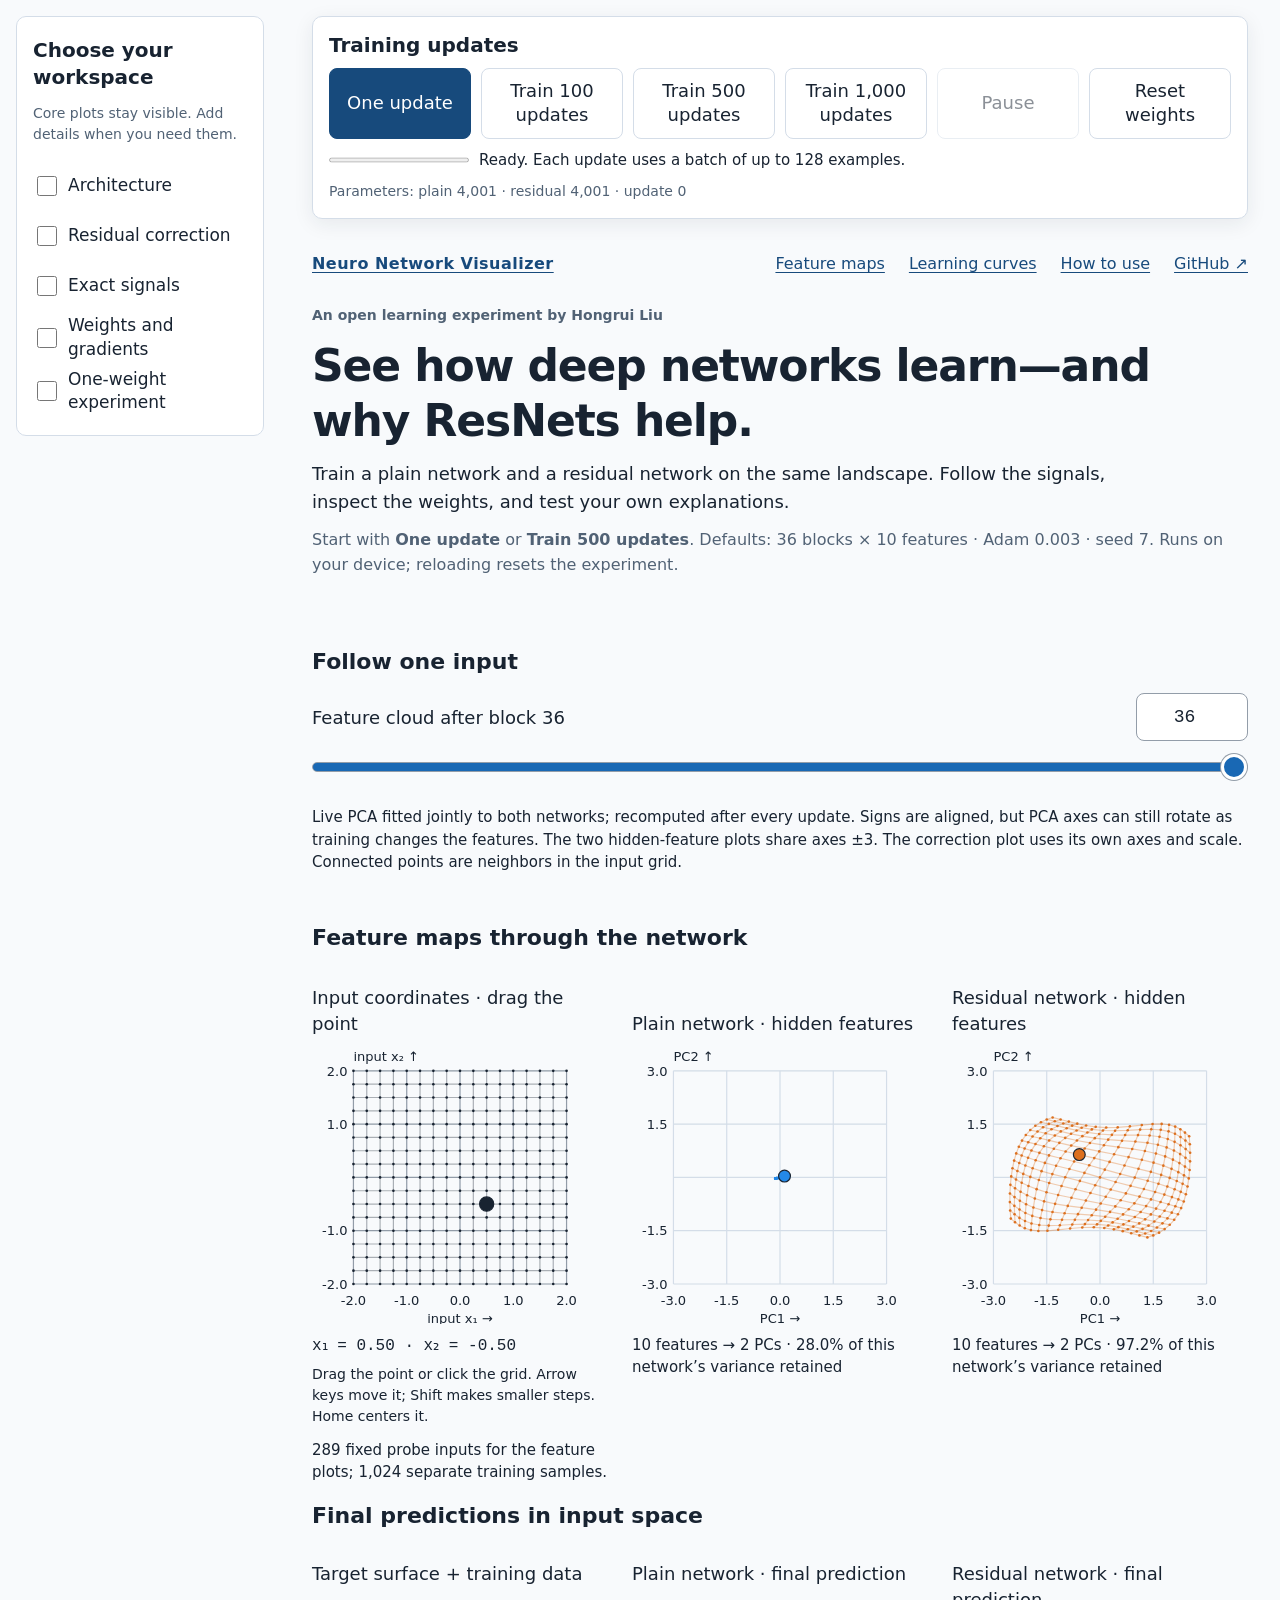
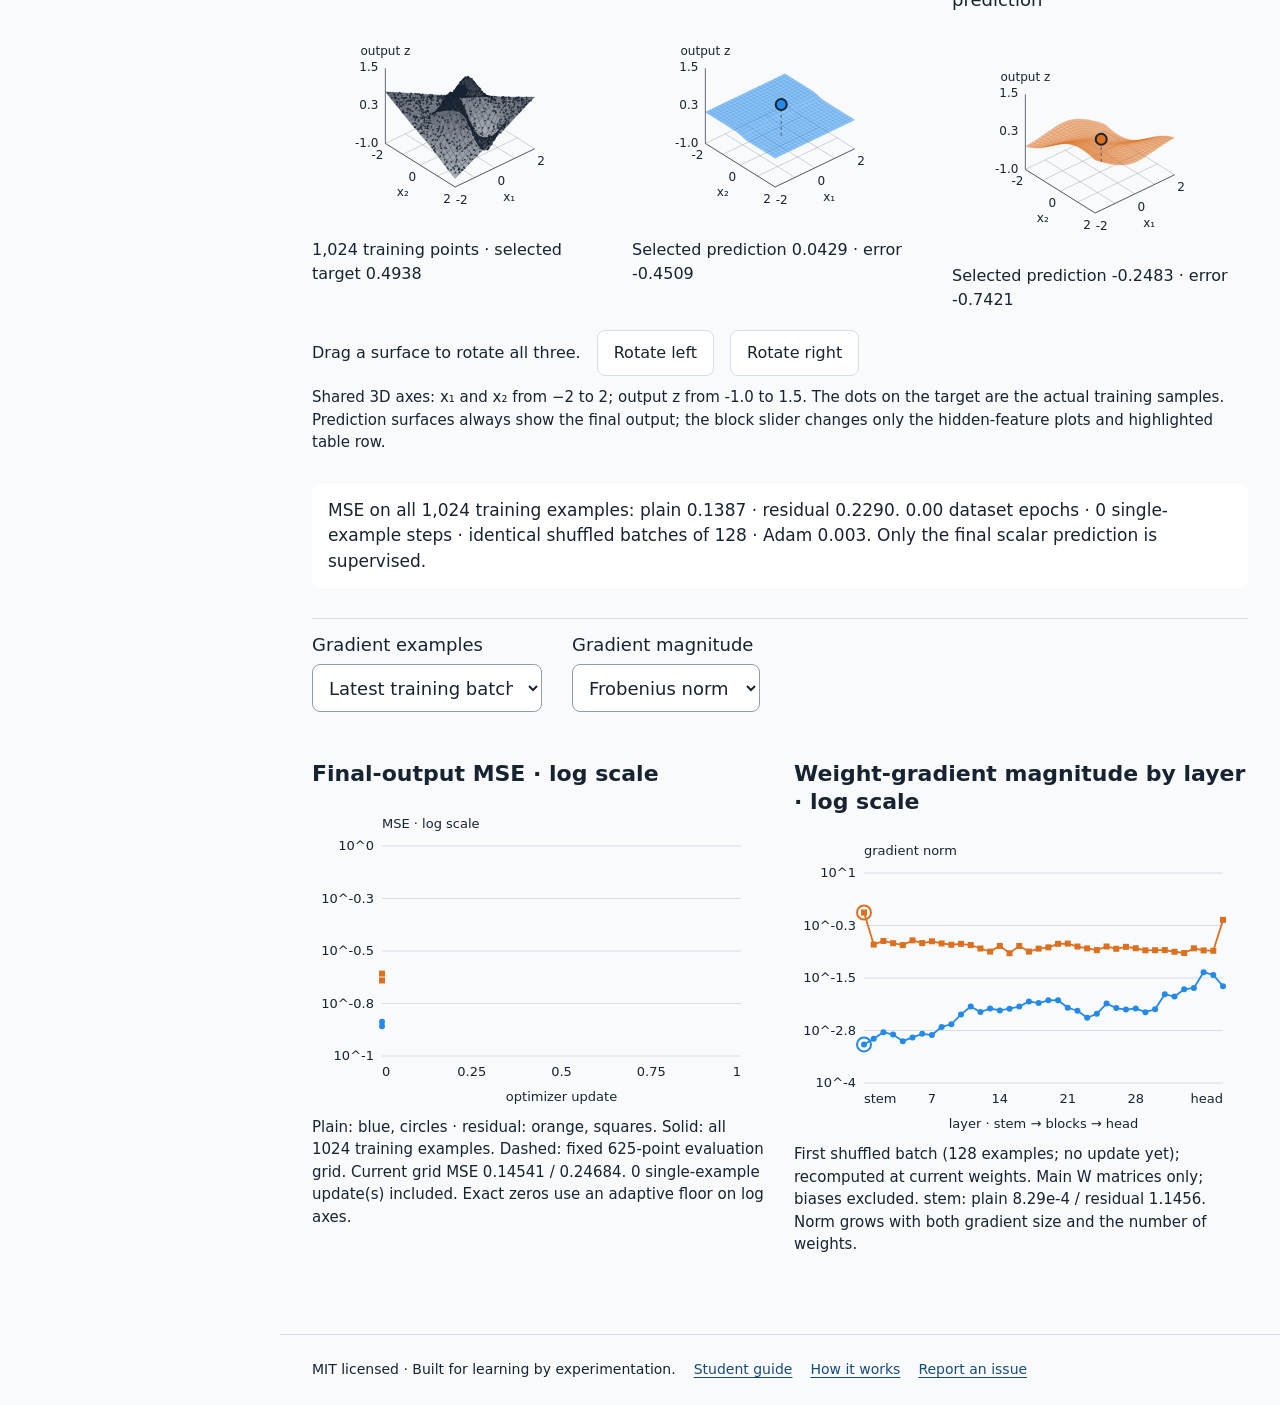
==== commit d99df102: "Update website heading" ====
--- a/index.html
+++ b/index.html
@@ -126,7 +126,7 @@
 }
 </style></head>
 <body class="lab-page"><header class="site-header"><nav aria-label="Main navigation"><a class="brand" href="index.html">Neuro Network Visualizer</a><a href="#rs-views-panel">Feature maps</a><a href="#rs-training-diagnostics">Learning curves</a><a href="guide.html" target="_blank" rel="noopener">How to use</a><a href="https://github.com/liuhon33/neuro-network-visualizer" target="_blank" rel="noopener">GitHub ↗</a></nav>
-<div class="eyebrow">An open learning experiment by Hongrui Liu</div><h1>See what changes as a network learns.</h1><p class="intro">Train a plain network and a residual network on the same landscape. Follow the signals, inspect the weights, and test your own explanations.</p>
+<div class="eyebrow">An open learning experiment by Hongrui Liu</div><h1>See how deep networks learn—and why ResNets help.</h1><p class="intro">Train a plain network and a residual network on the same landscape. Follow the signals, inspect the weights, and test your own explanations.</p>
 <p class="muted">Start with <strong>One update</strong> or <strong>Train 500 updates</strong>. Defaults: 36 blocks × 10 features · Adam 0.003 · seed 7. Runs on your device; reloading resets the experiment.</p></header>
 <main><noscript>This lab needs JavaScript to train networks and draw the plots.</noscript><div id="rs-lab"><button class="workspace-backdrop" type="button" aria-label="Close workspace options" hidden></button><aside class="workspace-options" id="workspace-options" aria-labelledby="workspace-heading">
 <div><h2 id="workspace-heading">Choose your workspace</h2><span class="muted">Core plots stay visible. Add details when you need them.</span></div>
